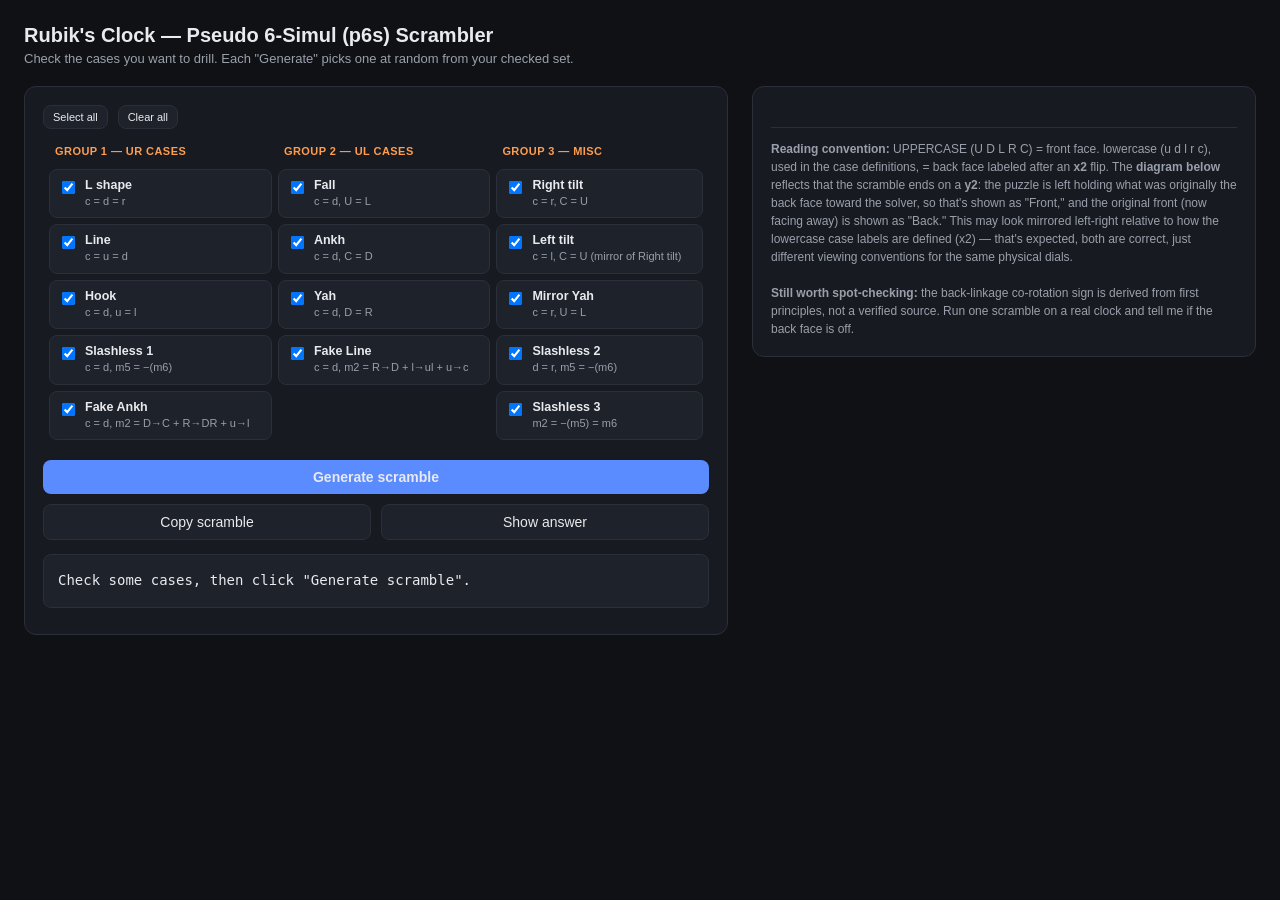
==== p6s_trainer.html @ 4a1816a6 "Add files via upload" ====
<!DOCTYPE html>
<html lang="en">
<head>
<meta charset="UTF-8">
<title>Rubik's Clock p6s Scrambler</title>
<style>
  :root{
    --bg:#0f1115; --panel:#171a21; --panel2:#1e222b; --border:#2a2f3a;
    --text:#e8eaed; --dim:#9aa0ab; --accent:#5b8cff; --accent2:#ff9d4d; --good:#4caf7d;
  }
  *{box-sizing:border-box;}
  body{margin:0; font-family:-apple-system,BlinkMacSystemFont,"Segoe UI",Roboto,Helvetica,Arial,sans-serif; background:var(--bg); color:var(--text); padding:24px;}
  h1{font-size:20px; margin:0 0 4px;}
  .sub{color:var(--dim); font-size:13px; margin-bottom:20px;}
  .layout{display:flex; gap:24px; flex-wrap:wrap; align-items:flex-start;}
  .panel{background:var(--panel); border:1px solid var(--border); border-radius:12px; padding:18px; flex:1 1 320px; min-width:300px;}
  .case-table{width:100%; border-collapse:separate; border-spacing:6px;}
  .case-table th{font-size:11px; text-transform:uppercase; letter-spacing:.04em; color:var(--accent2); font-weight:700; text-align:left; padding:2px 6px 6px;}
  .case-cell{background:var(--panel2); border:1px solid var(--border); border-radius:8px; padding:8px; vertical-align:top;}
  .case-cell:hover{border-color:var(--accent);}
  .case-cell.empty{background:transparent; border:none;}
  .case-cell .row{display:flex; align-items:flex-start; gap:7px;}
  .case-cell input{margin-top:3px;}
  .case-cell .lbl{font-size:12.5px; cursor:pointer;}
  .case-cell .lbl .name{font-weight:600; display:block;}
  .case-cell .lbl .desc{display:block; color:var(--dim); font-size:11px; margin-top:2px; line-height:1.4;}
  .select-all-row{display:flex; gap:10px; margin-bottom:8px;}
  .select-all-row button{width:auto; font-size:11px; padding:5px 9px; background:var(--panel2); border:1px solid var(--border); color:var(--dim); font-weight:500;}
  button{font-size:14px; padding:9px 12px; border-radius:8px; border:none; background:var(--accent); color:var(--text); font-weight:600; cursor:pointer; width:100%;}
  button:hover{filter:brightness(1.08);}
  button.secondary{background:var(--panel2); border:1px solid var(--border); color:var(--text); font-weight:500;}
  .footer-row{display:flex; gap:10px; margin-top:10px;}
  .scramble-box{background:var(--panel2); border:1px solid var(--border); border-radius:8px; padding:14px; font-family:"SF Mono",Menlo,Consolas,monospace; font-size:14px; line-height:1.7; word-break:break-all; margin-top:14px; min-height:48px;}
  .scramble-box .tag{color:var(--accent2); font-weight:600; margin-right:2px;}
  .meta-tag{font-size:11px; color:var(--dim); margin-top:8px;}
  .draw-wrap{display:flex; gap:28px; justify-content:center; flex-wrap:wrap; margin-top:6px;}
  .face{text-align:center;}
  .face h3{font-size:13px; color:var(--dim); font-weight:600; margin:0 0 8px; text-transform:uppercase; letter-spacing:.04em;}
  .grid3{display:grid; grid-template-columns:repeat(3,1fr); gap:6px; width:198px; margin:0 auto;}
  .dial-cell{display:flex; flex-direction:column; align-items:center; gap:3px;}
  .dial-label{font-size:10px; color:var(--dim);}
  svg.dial{width:56px; height:56px;}
  .answer-box{background:var(--panel2); border:1px solid var(--border); border-radius:8px; padding:14px; margin-top:14px; font-family:"SF Mono",Menlo,Consolas,monospace; font-size:13px; line-height:1.9; display:none;}
  .answer-box.show{display:block;}
  .answer-box .caseline{color:var(--good); font-weight:600; margin-bottom:6px; font-family:-apple-system,sans-serif;}
  .note{font-size:12px; color:var(--dim); margin-top:16px; line-height:1.5; border-top:1px solid var(--border); padding-top:12px;}
</style>
</head>
<body>

<h1>Rubik's Clock — Pseudo 6-Simul (p6s) Scrambler</h1>
<div class="sub">Check the cases you want to drill. Each "Generate" picks one at random from your checked set.</div>

<div class="layout">
  <div class="panel" style="flex:1 1 520px;">
    <div class="select-all-row">
      <button class="secondary" id="selectAllBtn">Select all</button>
      <button class="secondary" id="clearAllBtn">Clear all</button>
    </div>
    <table class="case-table" id="caseTable"></table>

    <button id="genBtn" style="margin-top:14px;">Generate scramble</button>
    <div class="footer-row">
      <button class="secondary" id="copyBtn">Copy scramble</button>
      <button class="secondary" id="answerBtn">Show answer</button>
    </div>

    <div class="scramble-box" id="scrambleBox">Check some cases, then click "Generate scramble".</div>
    <div class="meta-tag" id="metaTag"></div>

    <div class="answer-box" id="answerBox"></div>
  </div>

  <div class="panel">
    <div class="draw-wrap" id="drawWrap"></div>
    <div class="note">
      <b>Reading convention:</b> UPPERCASE (U D L R C) = front face. lowercase (u d l r c), used in the case definitions, = back face labeled after an <b>x2</b> flip. The <b>diagram below</b> reflects that the scramble ends on a <b>y2</b>: the puzzle is left holding what was originally the back face toward the solver, so that's shown as "Front," and the original front (now facing away) is shown as "Back." This may look mirrored left-right relative to how the lowercase case labels are defined (x2) — that's expected, both are correct, just different viewing conventions for the same physical dials.<br><br>
      <b>Still worth spot-checking:</b> the back-linkage co-rotation sign is derived from first principles, not a verified source. Run one scramble on a real clock and tell me if the back face is off.
    </div>
  </div>
</div>

<script>
// ============ Physical model ============
const CORNER_ADJ = { UL:['U','L'], UR:['U','R'], DL:['D','L'], DR:['D','R'] };
function mod12(n){ return ((n % 12) + 12) % 12; }

function newState(){
  return { fCorner:{UL:0,UR:0,DL:0,DR:0}, fEdge:{U:0,D:0,L:0,R:0}, fC:0, bEdge:{U:0,D:0,L:0,R:0}, bC:0 };
}
function applyFrontMove(state, physicalCorners, n){
  if(n===0) return;
  const touched = new Set();
  for(const c of physicalCorners){ state.fCorner[c]=mod12(state.fCorner[c]+n); CORNER_ADJ[c].forEach(e=>touched.add(e)); }
  state.fC = mod12(state.fC+n);
  touched.forEach(e=>{ state.fEdge[e]=mod12(state.fEdge[e]+n); });
}
function applyBackMove(state, physicalCorners, n){
  if(n===0) return;
  const touched = new Set();
  for(const c of physicalCorners){ state.fCorner[c]=mod12(state.fCorner[c]-n); CORNER_ADJ[c].forEach(e=>touched.add(e)); }
  state.bC = mod12(state.bC+n);
  touched.forEach(e=>{ state.bEdge[e]=mod12(state.bEdge[e]+n); });
}
const FRONT_GROUPS = [ ['UR',['UR']],['DR',['DR']],['DL',['DL']],['UL',['UL']],['U',['UL','UR']],['R',['UR','DR']],['D',['DL','DR']],['L',['UL','DL']],['ALL',['UL','UR','DL','DR']] ];
const BACK_GROUPS  = [ ['U',['UL','UR']],['R',['UL','DL']],['D',['DL','DR']],['L',['UR','DR']],['ALL',['UL','UR','DL','DR']] ];
function randTurn(){ return Math.floor(Math.random()*12)-5; }
function fmtTurn(n){ return n>=0 ? (n+'+') : ((-n)+'-'); }
function generateRawScramble(){
  const state = newState(); const tokens = [];
  for(const [label,corners] of FRONT_GROUPS){ const n=randTurn(); applyFrontMove(state,corners,n); tokens.push(label+fmtTurn(n)); }
  tokens.push('y2');
  for(const [label,corners] of BACK_GROUPS){ const n=randTurn(); applyBackMove(state,corners,n); tokens.push(label+fmtTurn(n)); }
  return {state, tokens};
}

// ============ Grid symmetry (dihedral group, order 8) ============
const POS_COORD = { UL:[-1,1],U:[0,1],UR:[1,1],L:[-1,0],C:[0,0],R:[1,0],DL:[-1,-1],D:[0,-1],DR:[1,-1] };
const COORD_POS = {}; for(const k in POS_COORD) COORD_POS[POS_COORD[k].join(',')] = k;
const TRANSFORMS = [
  {name:'identity',f:(x,y)=>[x,y]}, {name:'rot90',f:(x,y)=>[-y,x]}, {name:'rot180',f:(x,y)=>[-x,-y]}, {name:'rot270',f:(x,y)=>[y,-x]},
  {name:'mirror-horiz',f:(x,y)=>[x,-y]}, {name:'mirror-vert',f:(x,y)=>[-x,y]}, {name:'mirror-diag',f:(x,y)=>[y,x]}, {name:'mirror-antidiag',f:(x,y)=>[-y,-x]},
];
function applyTransform(pos,T){ const [x,y]=POS_COORD[pos]; const [x2,y2]=T.f(x,y); return COORD_POS[x2+','+y2]; }

// ============ x2 back-label -> physical position ============
const X2_TO_PHYS = { UL:'DL', UR:'DR', DL:'UL', DR:'UR', U:'D', D:'U', L:'L', R:'R', C:'C' };
// y2 mirrors left/right, keeps top/bottom -- used only for the visual back-face diagram
const Y2_TO_PHYS = { UL:'UR', UR:'UL', DL:'DR', DR:'DL', U:'U', D:'D', L:'R', R:'L', C:'C' };

function readPosPhys(state, face, physPos){
  // like readPos but takes an already-resolved physical position (used for y2 display)
  if(face==='front'){
    if(physPos==='C') return state.fC;
    if(['U','D','L','R'].includes(physPos)) return state.fEdge[physPos];
    return state.fCorner[physPos];
  } else {
    if(physPos==='C') return state.bC;
    if(['U','D','L','R'].includes(physPos)) return state.bEdge[physPos];
    return mod12(-state.fCorner[physPos]);
  }
}

function readPos(state, face, posLabel){
  if(face==='front'){
    if(posLabel==='C') return state.fC;
    if(['U','D','L','R'].includes(posLabel)) return state.fEdge[posLabel];
    return state.fCorner[posLabel];
  } else {
    const p = X2_TO_PHYS[posLabel];
    if(p==='C') return state.bC;
    if(['U','D','L','R'].includes(p)) return state.bEdge[p];
    return mod12(-state.fCorner[p]);
  }
}

// ============ Term-combination helpers (for Tommy memo, case constraints, and per-case answers) ============
function T_(sign, face, pos){ return {sign, face, pos}; }
function S(face, pos){ return [T_(1,face,pos)]; }
function negC(a){ return a.map(t => ({sign:-t.sign, face:t.face, pos:t.pos})); }
function addC(...combos){ return combos.flat(); }
function subC(a,b){ return addC(a, negC(b)); }
function toC(face, fromPos, toPos){ return subC(S(face,toPos), S(face,fromPos)); } // "fromPos to toPos" = value(to)-value(from)
// "apply A to X, then do X to Y" where X is turned by A first:
function applyToFirst(A, face, X, Y){ return subC(toC(face,X,Y), A); }   // (Y-X) - A
// "apply A to Y (the second term), then do X to Y":
function applyToSecond(A, face, X, Y){ return addC(toC(face,X,Y), A); }  // (Y-X) + A

function comboVal(state, T, terms){
  let sum = 0;
  for(const t of terms) sum += t.sign * readPos(state, t.face, applyTransform(t.pos, T));
  return mod12(sum);
}

// Tommy 7s base memo (your calcs). face 'front' = UPPERCASE, 'back' = lowercase (x2-labeled).
const TOMMY_M1 = [ T_(-1,'back','D'), T_(1,'back','C') ];                                                              // -d+c
const TOMMY_M2 = [ T_(-1,'back','R'), T_(1,'back','DR'), T_(-1,'front','L'), T_(1,'front','U') ];                      // -r+dr-L+U
const TOMMY_M3 = [ T_(-1,'front','U'), T_(1,'front','L') ];                                                            // -U+L
const TOMMY_M4 = [ T_(-1,'back','R'), T_(1,'back','D') ];                                                              // -r+d
const TOMMY_M5 = [ T_(-1,'front','U'), T_(1,'front','UR'), T_(-1,'front','D'), T_(1,'front','C'),
             T_(-1,'back','UL'), T_(1,'back','L'), T_(1,'back','R') ];                                                 // -U+UR-D+C-ul+l+r
const TOMMY_M6 = [ T_(-1,'back','C'), T_(1,'back','U'), T_(1,'back','D'),
             T_(-1,'front','L'), T_(1,'front','UL'), T_(-1,'front','R'), T_(1,'front','DR') ];                         // -c+u+d-L+UL-R+DR

// RHS expressions for the two "fake" cases' constraints
const rhsFakeAnkh = [ T_(-1,'front','D'), T_(1,'front','C'), T_(-1,'front','R'), T_(1,'front','DR'), T_(-1,'back','U'), T_(1,'back','L') ]; // D to C + R to DR + u to l
const rhsFakeLine = [ T_(-1,'front','R'), T_(1,'front','D'), T_(-1,'back','L'), T_(1,'back','UL'), T_(-1,'back','U'), T_(1,'back','C') ];   // R to D + l to ul + u to c

// ============ p6s cases ============
// checks: array of {a:terms, b:terms, neg:bool} -- comboVal(a) === comboVal(b), or === -comboVal(b) if neg
// answerFormulas: ordered [{label, combo}] (or {label, note} for non-numeric steps) shown by "Show answer"
const CASE_GROUPS = [
  { title:'Group 1 — UR cases', cases: [
    { name:'L shape', desc:'c = d = r',
      checks:[ {a:S('back','C'),b:S('back','D')}, {a:S('back','D'),b:S('back','R')} ],
      answerFormulas: () => {
        const m1 = addC( toC('back','DR','R'), toC('front','U','L') );        // dr to r + U to L
        const m2 = toC('front','U','L');                                       // U to L
        const m3 = negC( addC( toC('front','C','U'), S('front','D'), toC('back','L','UL') ) ); // -(C to U + D + l to ul)
        const m4 = addC( toC('back','DR','D'), S('back','U'), toC('front','R','DR'), toC('front','L','UL') ); // dr to d + u + R to DR + L to UL
        return [ {label:'m1',combo:m1}, {label:'m2',combo:m2}, {label:'m3',combo:m3}, {label:'m4',combo:m4} ];
      } },
    { name:'Line', desc:'c = u = d',
      checks:[ {a:S('back','C'),b:S('back','U')}, {a:S('back','U'),b:S('back','D')} ],
      answerFormulas: () => {
        const m1 = addC( toC('back','DR','R'), toC('front','U','L') );
        const m2 = addC( toC('front','R','D'), toC('back','L','UL') );
        const m3 = toC('back','R','D');
        const m4 = applyToFirst(m2, 'front','U','L');
        const m5 = negC( addC( toC('front','C','L'), S('front','R') ) );
        const m6 = addC( toC('back','DR','R'), toC('back','UL','L'), S('back','C'), toC('front','U','UL'), toC('front','D','DR') );
        return [ {label:'m1',combo:m1}, {label:'m2',combo:m2}, {label:'m3',combo:m3}, {label:'m4',combo:m4}, {label:'m5',combo:m5}, {label:'m6',combo:m6} ];
      } },
    { name:'Hook', desc:'c = d,  u = l',
      checks:[ {a:S('back','C'),b:S('back','D')}, {a:S('back','U'),b:S('back','L')} ],
      answerFormulas: () => {
        const m1 = addC( toC('back','DR','R'), toC('front','U','L') );
        const m2 = toC('front','R','D');
        const m3 = toC('back','R','D');
        const m4 = applyToFirst(m2, 'front','U','L');
        const m5 = negC( addC( toC('front','C','L'), S('front','R'), toC('back','U','UL') ) );
        const m6 = addC( toC('back','DR','R'), S('back','L'), toC('front','U','UL'), toC('front','D','DR') );
        return [ {label:'m1',combo:m1}, {label:'m2',combo:m2}, {label:'m3',combo:m3}, {label:'m4',combo:m4}, {label:'m5',combo:m5}, {label:'m6',combo:m6} ];
      } },
    { name:'Slashless 1', desc:'c = d,  m5 = \u2212(m6)', checks:[ {a:S('back','C'),b:S('back','D')}, {a:TOMMY_M5,b:TOMMY_M6,neg:true} ],
      answerFormulas: () => {
        const n1 = addC( toC('back','DR','R'), toC('front','U','L') );        // dr to r + U to L
        const n2 = addC( toC('front','C','L'), S('front','D'), toC('back','L','UL') ); // C to L + D + l to ul
        const n3 = toC('back','R','D');                                       // r to d
        const n4 = applyToFirst(TOMMY_M2, 'front','U','L');                   // apply (Tommy) m2 to U, then U to L
        return [ {label:'n1',combo:n1}, {label:'n2',combo:n2}, {label:'n3',combo:n3}, {label:'n4',combo:n4} ];
      } },
    { name:'Fake Ankh', desc:'c = d,  m2 = D\u2192C + R\u2192DR + u\u2192l', checks:[ {a:S('back','C'),b:S('back','D')}, {a:TOMMY_M2,b:rhsFakeAnkh} ],
      answerFormulas: () => {
        const n1 = addC( toC('back','DR','R'), toC('front','U','L') );        // dr to r + U to L
        const n2 = toC('front','C','D');                                      // C to D
        const n3 = toC('back','R','D');                                       // r to d
        const n4 = applyToFirst(TOMMY_M2, 'front','U','L');                   // apply (Tommy) m2 to U, U to L
        const n5 = negC( addC( S('front','L'), toC('back','L','UL') ) );      // -(L + l to ul)
        const n6 = addC( S('back','L'), toC('front','L','UL') );              // l + L to UL
        return [ {label:'n1',combo:n1}, {label:'n2',combo:n2}, {label:'n3',combo:n3}, {label:'n4',combo:n4}, {label:'n5',combo:n5}, {label:'n6',combo:n6} ];
      } },
  ]},
  { title:'Group 2 — UL cases', cases: [
    { name:'Fall', desc:'c = d,  U = L',
      checks:[ {a:S('back','C'),b:S('back','D')}, {a:S('front','U'),b:S('front','L')} ],
      answerFormulas: () => {
        const m1 = toC('back','R','D');                                       // r to d
        const m2 = toC('back','R','DR');                                      // r to dr
        const m3 = negC( addC( toC('front','C','U'), S('front','D'), toC('back','L','UL'), toC('back','R','D') ) ); // -(C to U + D + l to ul + r to d)
        const m4 = addC( toC('back','DR','D'), S('back','U'), toC('front','R','DR'), toC('front','L','UL') );
        return [ {label:'m1',combo:m1}, {label:'m2',combo:m2}, {label:'m3',combo:m3}, {label:'m4',combo:m4} ];
      } },
    { name:'Ankh', desc:'c = d,  C = D',
      checks:[ {a:S('back','C'),b:S('back','D')}, {a:S('front','C'),b:S('front','D')} ],
      answerFormulas: () => {
        const m1 = addC( toC('front','DR','R'), toC('back','U','L') );        // DR to R + u to l
        const m2 = addC( toC('back','R','DR'), toC('front','L','U') );        // r to dr + L to U
        const m3 = applyToFirst(m1, 'back','R','D');                          // apply m1 to r, then r to d
        const m4 = toC('front','U','L');                                      // U to L
        const m5 = negC( addC( toC('front','DR','R'), S('front','L'), toC('back','U','UL') ) ); // -(DR to R + L + u to ul)
        const m6 = addC( toC('back','DR','R'), S('back','L'), toC('front','U','UL') );          // dr to r + l + U to UL
        return [ {label:'m1',combo:m1}, {label:'m2',combo:m2}, {label:'m3',combo:m3}, {label:'m4',combo:m4}, {label:'m5',combo:m5}, {label:'m6',combo:m6} ];
      } },
    { name:'Yah', desc:'c = d,  D = R',
      checks:[ {a:S('back','C'),b:S('back','D')}, {a:S('front','D'),b:S('front','R')} ],
      answerFormulas: () => {
        const m1 = toC('back','U','L');                                       // u to l
        const m2 = addC( toC('back','R','DR'), toC('front','L','U') );        // r to dr + L to U
        const m3 = applyToFirst(m1, 'back','R','D');                          // apply m1 to r, then r to d
        const m4 = toC('front','U','L');                                      // U to L
        const m5 = negC( addC( toC('front','C','L'), S('front','R'), toC('back','U','UL') ) );  // -(C to L + R + u to ul)
        const m6 = addC( toC('back','DR','R'), S('back','L'), toC('front','U','UL'), toC('front','D','DR') );
        return [ {label:'m1',combo:m1}, {label:'m2',combo:m2}, {label:'m3',combo:m3}, {label:'m4',combo:m4}, {label:'m5',combo:m5}, {label:'m6',combo:m6} ];
      } },
    { name:'Fake Line', desc:'c = d,  m2 = R\u2192D + l\u2192ul + u\u2192c', checks:[ {a:S('back','C'),b:S('back','D')}, {a:TOMMY_M2,b:rhsFakeLine} ],
      answerFormulas: () => {
        const n1 = toC('back','U','C');                                       // u to c
        const n2 = addC( toC('back','R','DR'), toC('front','L','U') );        // r to dr + L to U
        const n4 = toC('front','U','L');                                      // U to L
        const n5 = negC( addC( toC('front','C','U'), S('front','R'), toC('back','R','DR') ) ); // -(C to U + R + r to dr)
        const n6 = addC( toC('back','DR','R'), S('back','D'), toC('front','R','DR'), toC('front','U','UL') ); // dr to r + d + R to DR + U to UL
        return [ {label:'n1',combo:n1}, {label:'n2',combo:n2}, {label:'n3',note:'trace (no calculation \u2014 just track visually)'}, {label:'n4',combo:n4}, {label:'n5',combo:n5}, {label:'n6',combo:n6} ];
      } },
  ]},
  { title:'Group 3 — Misc', cases: [
    { name:'Right tilt', desc:'c = r,  C = U',
      checks:[ {a:S('back','C'),b:S('back','R')}, {a:S('front','C'),b:S('front','U')} ],
      answerFormulas: () => {
        const m1 = addC( toC('back','D','DR'), toC('front','UL','U') );       // d to dr + UL to U
        const m2 = toC('back','D','C');                                       // d to c
        const m3 = negC( addC( toC('back','L','UL'), S('front','D') ) );      // -(l to ul + D)
        const m4 = addC( toC('front','R','UR'), toC('front','L','UL'), toC('back','UR','U'), S('back','D') ); // R to UR + L to UL + ur to u + d
        return [ {label:'m1',combo:m1}, {label:'m2',combo:m2}, {label:'m3',combo:m3}, {label:'m4',combo:m4} ];
      } },
    { name:'Left tilt', desc:'c = l,  C = U (mirror of Right tilt)',
      checks:[ {a:S('back','C'),b:S('back','L')}, {a:S('front','C'),b:S('front','U')} ],
      answerFormulas: () => {
        const m1 = toC('back','D','C');                                       // d to c
        const m2 = addC( toC('back','D','DL'), toC('front','UR','U') );       // d to dl + UR to U
        const m3 = addC( toC('front','R','UR'), toC('front','L','UL'), toC('back','UL','U'), S('back','D') ); // R to UR + L to UL + ul to u + d
        const m4 = negC( addC( toC('back','R','UR'), S('front','D') ) );      // -(r to ur + D)
        return [ {label:'m1',combo:m1}, {label:'m2',combo:m2}, {label:'m3',combo:m3}, {label:'m4',combo:m4} ];
      } },
    { name:'Mirror Yah', desc:'c = r,  U = L',
      checks:[ {a:S('back','C'),b:S('back','R')}, {a:S('front','U'),b:S('front','L')} ],
      answerFormulas: () => {
        const m1 = toC('back','D','C');                                       // d to c
        const m2 = toC('back','D','DR');                                      // d to dr
        const m3 = negC( addC( toC('front','C','U'), S('front','D'), toC('back','L','UL') ) ); // -(C to U + D + l to ul)
        const m4 = addC( toC('back','DR','D'), S('back','U'), toC('front','R','DR'), toC('front','L','UL') );
        return [ {label:'m1',combo:m1}, {label:'m2',combo:m2}, {label:'m3',combo:m3}, {label:'m4',combo:m4} ];
      } },
    { name:'Slashless 2', desc:'d = r,  m5 = \u2212(m6)', checks:[ {a:S('back','D'),b:S('back','R')}, {a:TOMMY_M5,b:TOMMY_M6,neg:true} ],
      answerFormulas: () => {
        const n1 = toC('back','D','C');                                       // d to c
        const n2 = negC( addC( toC('back','L','UL'), toC('front','C','U'), S('front','D') ) ); // -(l to ul + C to U + D)
        const appliedAmt = addC(n2, toC('front','U','L'));
        const n3 = applyToSecond(appliedAmt, 'back','DR','R');                // apply (n2 + U to L) to r, then dr to r
        const n4 = toC('front','U','L');                                      // U to L
        return [ {label:'n1',combo:n1}, {label:'n2',combo:n2}, {label:'n3',combo:n3}, {label:'n4',combo:n4} ];
      } },
    { name:'Slashless 3', desc:'m2 = \u2212(m5) = m6', checks:[ {a:TOMMY_M2,b:TOMMY_M5,neg:true}, {a:TOMMY_M5,b:TOMMY_M6,neg:true} ],
      answerFormulas: () => {
        const n1 = toC('back','D','C');                                       // d to c
        const n2 = addC( toC('back','D','C'), toC('back','R','DR'), toC('front','L','U') ); // d to c + r to dr + L to U
        const n3 = applyToSecond(n1, 'back','R','D');                         // apply m1(=n1) to d, then r to d
        const n4 = toC('front','U','L');                                      // (Tommy-memo) U to L
        return [ {label:'n1',combo:n1}, {label:'n2',combo:n2}, {label:'n3',combo:n3}, {label:'n4',combo:n4} ];
      } },
  ]},
];
const ALL_CASES = CASE_GROUPS.flatMap(g => g.cases);

function checkCase(state, caseObj, T){
  for(const ch of caseObj.checks){
    const av = comboVal(state, T, ch.a);
    const bv = comboVal(state, T, ch.b);
    const target = ch.neg ? mod12(-bv) : bv;
    if(av !== target) return false;
  }
  return true;
}

function generateForCase(caseObj, maxTries=20000){
  const T = TRANSFORMS[Math.floor(Math.random()*TRANSFORMS.length)];
  for(let i=0;i<maxTries;i++){
    const {state, tokens} = generateRawScramble();
    if(checkCase(state, caseObj, T)) return {state, tokens, T};
  }
  return null;
}

// ============ UI: build checkbox groups ============
const caseTableEl = document.getElementById('caseTable');
ALL_CASES.forEach((c,i)=> c._id = 'case_' + i);

const maxRows = Math.max(...CASE_GROUPS.map(g => g.cases.length));

// header row
const thead = document.createElement('tr');
CASE_GROUPS.forEach(group => {
  const th = document.createElement('th');
  th.textContent = group.title;
  thead.appendChild(th);
});
caseTableEl.appendChild(thead);

// body rows
for(let row = 0; row < maxRows; row++){
  const tr = document.createElement('tr');
  CASE_GROUPS.forEach(group => {
    const td = document.createElement('td');
    const c = group.cases[row];
    if(c){
      td.className = 'case-cell';
      td.innerHTML = `<div class="row">
        <input type="checkbox" id="${c._id}" checked>
        <label class="lbl" for="${c._id}"><span class="name">${c.name}</span><span class="desc">${c.desc}</span></label>
      </div>`;
    } else {
      td.className = 'case-cell empty';
    }
    tr.appendChild(td);
  });
  caseTableEl.appendChild(tr);
}

document.getElementById('selectAllBtn').addEventListener('click', () => {
  ALL_CASES.forEach(c => document.getElementById(c._id).checked = true);
});
document.getElementById('clearAllBtn').addEventListener('click', () => {
  ALL_CASES.forEach(c => document.getElementById(c._id).checked = false);
});

function getCheckedCases(){
  return ALL_CASES.filter(c => document.getElementById(c._id).checked);
}

// ============ Drawing ============
function dialSVG(value){
  const rad = (value%12)*(Math.PI/6) - Math.PI/2;
  const cx=28, cy=28, r=24;
  const hx = cx + Math.cos(rad)*(r-6), hy = cy + Math.sin(rad)*(r-6);
  return `<svg class="dial" viewBox="0 0 56 56">
    <circle cx="${cx}" cy="${cy}" r="${r}" fill="#1e222b" stroke="#3a4050" stroke-width="1.5"/>
    <circle cx="${cx}" cy="${cy}" r="1.6" fill="#5b8cff"/>
    <line x1="${cx}" y1="${cy}" x2="${hx.toFixed(2)}" y2="${hy.toFixed(2)}" stroke="#5b8cff" stroke-width="2.4" stroke-linecap="round"/>
  </svg>`;
}
function renderFace(title, grid){
  const order = ['UL','U','UR','L','C','R','DL','D','DR'];
  let cells = '';
  for(const k of order) cells += `<div class="dial-cell">${dialSVG(grid[k])}<div class="dial-label">${k}</div></div>`;
  return `<div class="face"><h3>${title}</h3><div class="grid3">${cells}</div></div>`;
}
function renderState(state){
  const origFront = { UL:state.fCorner.UL, U:state.fEdge.U, UR:state.fCorner.UR, L:state.fEdge.L, C:state.fC, R:state.fEdge.R, DL:state.fCorner.DL, D:state.fEdge.D, DR:state.fCorner.DR };
  const y2Grid = {};
  for(const y2label of ['UL','U','UR','L','C','R','DL','D','DR']) y2Grid[y2label] = readPosPhys(state,'back',Y2_TO_PHYS[y2label]);
  // the scramble ends with a y2, so the puzzle is left holding what was originally the back
  // face-up toward the solver -- swap which grid gets the "Front" label accordingly.
  document.getElementById('drawWrap').innerHTML = renderFace('Front', y2Grid) + renderFace('Back', origFront);
}

// ============ Generate / answer ============
const scrambleBox = document.getElementById('scrambleBox');
const metaTag = document.getElementById('metaTag');
const answerBox = document.getElementById('answerBox');
let currentTokens = [], currentResult = null;

function renderScrambleTokens(tokens){
  scrambleBox.innerHTML = tokens.map(t => t==='y2' ? '<span class="tag">y2</span>' : t).join(' ');
}

function hideAnswer(){
  answerBox.classList.remove('show');
  answerBox.innerHTML = '';
  document.getElementById('answerBtn').textContent = 'Show answer';
}

document.getElementById('genBtn').addEventListener('click', () => {
  const checked = getCheckedCases();
  if(checked.length === 0){ scrambleBox.textContent = 'Check at least one case first.'; return; }
  const caseObj = checked[Math.floor(Math.random()*checked.length)];
  scrambleBox.textContent = 'Searching...';
  hideAnswer();
  setTimeout(() => {
    const result = generateForCase(caseObj);
    if(!result){ scrambleBox.textContent = 'Could not find a matching scramble for ' + caseObj.name + ' — try again.'; return; }
    currentTokens = result.tokens;
    currentResult = { ...result, caseObj };
    renderScrambleTokens(result.tokens);
    renderState(result.state);
    metaTag.textContent = 'case: ' + caseObj.name + '   |   orientation: ' + result.T.name;
  }, 10);
});

document.getElementById('copyBtn').addEventListener('click', () => {
  if(currentTokens.length===0) return;
  navigator.clipboard.writeText(currentTokens.join(' '));
});

document.getElementById('answerBtn').addEventListener('click', () => {
  if(!currentResult){ return; }
  if(answerBox.classList.contains('show')){ hideAnswer(); return; }
  const {state, T, caseObj} = currentResult;
  let html = `<div class="caseline">${caseObj.name} — ${caseObj.desc}</div>`;
  for(const entry of caseObj.answerFormulas()){
    if(entry.note){ html += `${entry.label}: ${entry.note}<br>`; }
    else { html += `${entry.label}: ${comboVal(state, T, entry.combo)}<br>`; }
  }
  answerBox.innerHTML = html;
  answerBox.classList.add('show');
  document.getElementById('answerBtn').textContent = 'Hide answer';
});
</script>
</body>
</html>
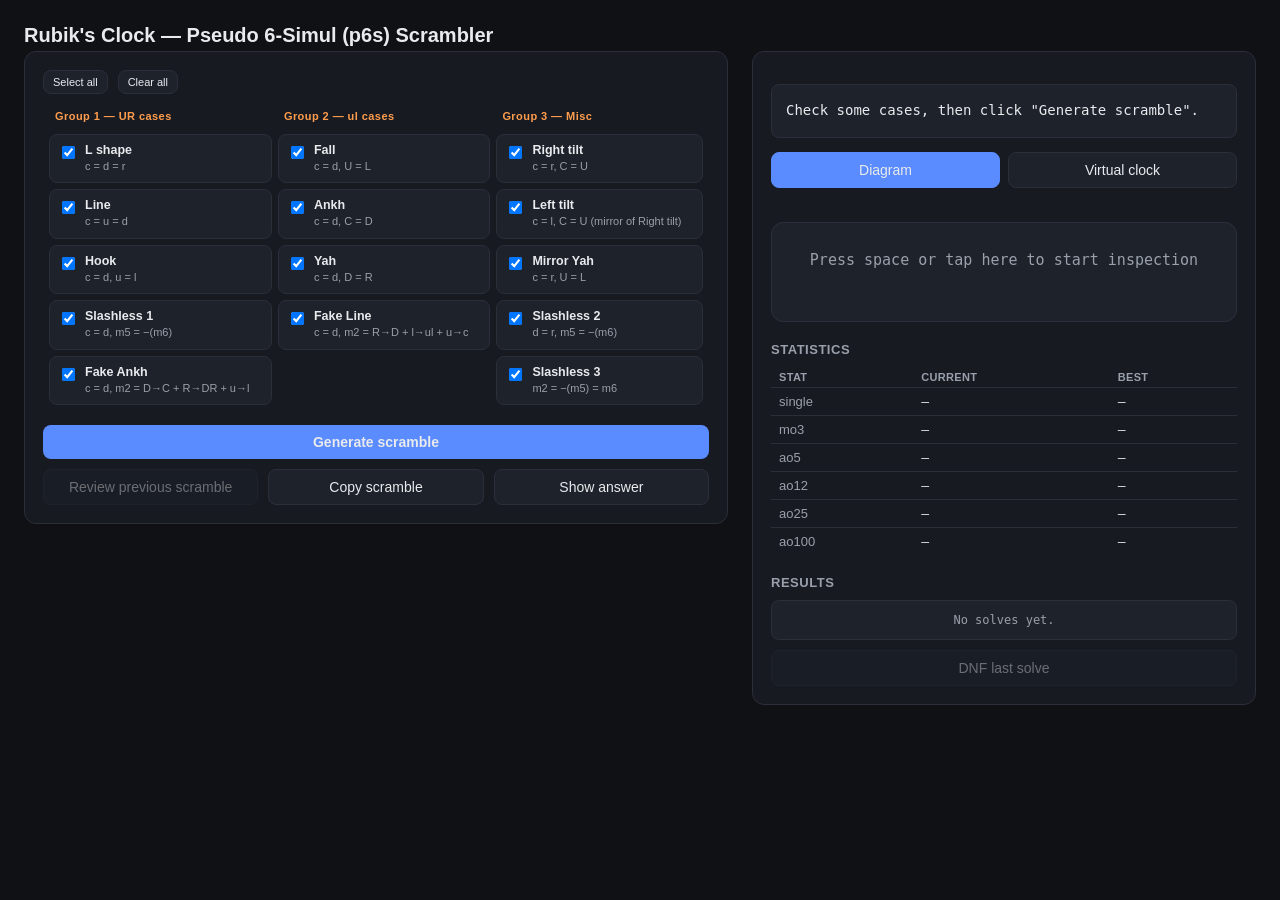
==== commit c10cd750: "Virtual Clock and Timer Update" ====
--- a/p6s_trainer.html
+++ b/p6s_trainer.html
@@ -15,7 +15,7 @@
   .layout{display:flex; gap:24px; flex-wrap:wrap; align-items:flex-start;}
   .panel{background:var(--panel); border:1px solid var(--border); border-radius:12px; padding:18px; flex:1 1 320px; min-width:300px;}
   .case-table{width:100%; border-collapse:separate; border-spacing:6px;}
-  .case-table th{font-size:11px; text-transform:uppercase; letter-spacing:.04em; color:var(--accent2); font-weight:700; text-align:left; padding:2px 6px 6px;}
+  .case-table th{font-size:11px; letter-spacing:.04em; color:var(--accent2); font-weight:700; text-align:left; padding:2px 6px 6px;}
   .case-cell{background:var(--panel2); border:1px solid var(--border); border-radius:8px; padding:8px; vertical-align:top;}
   .case-cell:hover{border-color:var(--accent);}
   .case-cell.empty{background:transparent; border:none;}
@@ -42,14 +42,72 @@
   svg.dial{width:56px; height:56px;}
   .answer-box{background:var(--panel2); border:1px solid var(--border); border-radius:8px; padding:14px; margin-top:14px; font-family:"SF Mono",Menlo,Consolas,monospace; font-size:13px; line-height:1.9; display:none;}
   .answer-box.show{display:block;}
-  .answer-box .caseline{color:var(--good); font-weight:600; margin-bottom:6px; font-family:-apple-system,sans-serif;}
+  .answer-box .caseline, .review-box .caseline{color:var(--good); font-weight:600; margin-bottom:6px; font-family:-apple-system,sans-serif;}
   .note{font-size:12px; color:var(--dim); margin-top:16px; line-height:1.5; border-top:1px solid var(--border); padding-top:12px;}
+  .timer-box{
+    margin-top:20px; padding:28px 16px; border-radius:12px; border:1px solid var(--border);
+    background:var(--panel2); text-align:center; cursor:pointer; user-select:none;
+    -webkit-user-select:none; -webkit-tap-highlight-color:transparent; outline:none;
+  }
+  .timer-box:focus{border-color:var(--accent);}
+  .timer-display{
+    font-family:"SF Mono",Menlo,Consolas,monospace; font-size:15px; color:var(--dim);
+    transition:color .15s;
+  }
+  .timer-display.big{font-size:44px; font-weight:700; color:var(--text);}
+  .timer-display.inspecting{color:var(--accent2);}
+  .timer-display.solving{color:var(--good);}
+  .timer-display.dnf{color:#e05a5a;}
+  .timer-note{font-size:12px; color:var(--dim); margin-top:8px; min-height:16px;}
+  .mode-row{display:flex; gap:8px; margin:14px 0;}
+  .mode-btn{width:auto; flex:1;}
+  .mode-btn.active{background:var(--accent); border-color:var(--accent); color:var(--text);}
+  .vc-controls{display:flex; align-items:center; gap:10px; margin-bottom:14px;}
+  .vc-controls button{width:auto; padding:8px 14px;}
+  .vc-controls button.active{background:var(--accent); border-color:var(--accent); color:var(--text);}
+  .vc-view-label{font-size:12px; color:var(--dim); margin-left:auto;}
+  .virtual-clock-wrap{margin-top:6px;}
+  .vc-grid{position:relative; display:grid; grid-template-columns:repeat(3,1fr); gap:10px; width:272px; margin:0 auto;}
+  .vc-cell{position:relative; width:84px; height:84px; border-radius:50%; background:#1e222b; border:2px solid #3a4050; touch-action:none;}
+  .vc-cell.corner{cursor:grab; border-color:var(--accent);}
+  .vc-cell.corner:active{cursor:grabbing;}
+  .vc-hand{position:absolute; left:50%; top:50%; width:3px; height:34px; background:var(--accent); transform-origin:50% 100%; margin-left:-1.5px; margin-top:-34px; border-radius:2px; pointer-events:none;}
+  .vc-center-dot{position:absolute; left:50%; top:50%; width:5px; height:5px; margin-left:-2.5px; margin-top:-2.5px; border-radius:50%; background:var(--accent2); pointer-events:none;}
+  .vc-marker{position:absolute; width:6px; height:6px; margin-left:-3px; margin-top:-3px; border-radius:50%; background:#e05a5a; pointer-events:none;}
+  .vc-pin{position:absolute; width:20px; height:20px; border-radius:50%; transform:translate(-50%,-50%); background:var(--panel2); border:2px solid var(--border); cursor:pointer; z-index:2; box-shadow:0 0 0 3px var(--panel);}
+  .vc-pin.up{background:var(--good); border-color:var(--good);}
+  .vc-hint{font-size:11.5px; color:var(--dim); margin-top:12px; text-align:center;}
+  .review-box{
+    background:var(--panel2); border:1px solid var(--border); border-radius:8px;
+    padding:14px; margin-top:14px; font-size:13px; line-height:1.7; display:none;
+  }
+  .review-box.show{display:block;}
+  .review-box .review-title{color:var(--good); font-weight:600; margin-bottom:6px; font-size:13px;}
+  .review-box .review-scramble{font-family:"SF Mono",Menlo,Consolas,monospace; font-size:13px; word-break:break-all; margin-bottom:8px; color:var(--text);}
+  .review-box .review-scramble .tag{color:var(--accent2); font-weight:600;}
+  .review-box .review-orient{font-family:"SF Mono",Menlo,Consolas,monospace; font-size:12.5px;}
+  button:disabled{opacity:.4; cursor:not-allowed; filter:none;}
+  .stats-panel{margin-top:20px;}
+  .stats-panel h3{font-size:13px; color:var(--dim); font-weight:600; margin:0 0 10px; text-transform:uppercase; letter-spacing:.04em;}
+  .stats-table{width:100%; border-collapse:collapse; font-size:13px;}
+  .stats-table th{text-align:left; font-weight:600; color:var(--dim); font-size:11px; text-transform:uppercase; letter-spacing:.03em; padding:4px 8px; border-bottom:1px solid var(--border);}
+  .stats-table td{padding:6px 8px; border-bottom:1px solid var(--border); font-family:"SF Mono",Menlo,Consolas,monospace;}
+  .stats-table td.label{font-family:-apple-system,sans-serif; color:var(--dim); font-weight:500;}
+  .stats-table tr:last-child td{border-bottom:none;}
+  .results-panel{margin-top:20px;}
+  .results-panel h3{font-size:13px; color:var(--dim); font-weight:600; margin:0 0 10px; text-transform:uppercase; letter-spacing:.04em;}
+  .results-list{max-height:220px; overflow-y:auto; background:var(--panel2); border:1px solid var(--border); border-radius:8px; font-family:"SF Mono",Menlo,Consolas,monospace; font-size:13px;}
+  .results-list .result-row{display:flex; justify-content:space-between; padding:6px 12px; border-bottom:1px solid var(--border);}
+  .results-list .result-row:last-child{border-bottom:none;}
+  .results-list .result-row.dnf{color:#e05a5a;}
+  .results-list .result-num{color:var(--dim); margin-right:10px;}
+  .results-list .penalty-tag{color:var(--accent2); margin-left:6px; font-size:11px;}
+  .results-empty{color:var(--dim); font-size:12px; padding:12px; text-align:center;}
 </style>
 </head>
 <body>
 
 <h1>Rubik's Clock — Pseudo 6-Simul (p6s) Scrambler</h1>
-<div class="sub">Check the cases you want to drill. Each "Generate" picks one at random from your checked set.</div>
 
 <div class="layout">
   <div class="panel" style="flex:1 1 520px;">
@@ -61,21 +119,53 @@
 
     <button id="genBtn" style="margin-top:14px;">Generate scramble</button>
     <div class="footer-row">
+      <button class="secondary" id="reviewPrevBtn" disabled>Review previous scramble</button>
       <button class="secondary" id="copyBtn">Copy scramble</button>
       <button class="secondary" id="answerBtn">Show answer</button>
     </div>
 
+    <div class="answer-box" id="answerBox"></div>
+
+    <div class="review-box" id="reviewBox"></div>
+  </div>
+
+  <div class="panel">
     <div class="scramble-box" id="scrambleBox">Check some cases, then click "Generate scramble".</div>
     <div class="meta-tag" id="metaTag"></div>
 
-    <div class="answer-box" id="answerBox"></div>
-  </div>
-
-  <div class="panel">
+    <div class="mode-row">
+      <button class="secondary mode-btn active" id="modeScrambleBtn">Diagram</button>
+      <button class="secondary mode-btn" id="modeVirtualBtn">Virtual clock</button>
+    </div>
+
     <div class="draw-wrap" id="drawWrap"></div>
-    <div class="note">
-      <b>Reading convention:</b> UPPERCASE (U D L R C) = front face. lowercase (u d l r c), used in the case definitions, = back face labeled after an <b>x2</b> flip. The <b>diagram below</b> reflects that the scramble ends on a <b>y2</b>: the puzzle is left holding what was originally the back face toward the solver, so that's shown as "Front," and the original front (now facing away) is shown as "Back." This may look mirrored left-right relative to how the lowercase case labels are defined (x2) — that's expected, both are correct, just different viewing conventions for the same physical dials.<br><br>
-      <b>Still worth spot-checking:</b> the back-linkage co-rotation sign is derived from first principles, not a verified source. Run one scramble on a real clock and tell me if the back face is off.
+
+    <div class="virtual-clock-wrap" id="virtualClockWrap" style="display:none;">
+      <div class="vc-controls">
+        <button class="secondary" id="vcFlipX2Btn">x2</button>
+        <button class="secondary" id="vcFlipY2Btn">y2</button>
+        <button class="secondary" id="vcZBtn">z</button>
+        <button class="secondary" id="vcZPrimeBtn">z'</button>
+        <span class="vc-view-label" id="vcViewLabel">Viewing: Front</span>
+      </div>
+      <div class="vc-grid" id="vcGrid"></div>
+      <div class="vc-hint">Drag a corner dial to turn it. Click a corner's pin toggle to flip that pin up/down.</div>
+    </div>
+
+    <div class="timer-box" id="timerBox" tabindex="0">
+      <div class="timer-display" id="timerDisplay">Press space or tap here to start inspection</div>
+      <div class="timer-note" id="timerNote"></div>
+    </div>
+
+    <div class="stats-panel">
+      <h3>Statistics</h3>
+      <table class="stats-table" id="statsTable"></table>
+    </div>
+
+    <div class="results-panel">
+      <h3>Results</h3>
+      <div class="results-list" id="resultsList"><div class="results-empty">No solves yet.</div></div>
+      <button class="secondary" id="dnfBtn" style="margin-top:10px;" disabled>DNF last solve</button>
     </div>
   </div>
 </div>
@@ -114,14 +204,26 @@
   return {state, tokens};
 }
 
-// ============ Grid symmetry (dihedral group, order 8) ============
-const POS_COORD = { UL:[-1,1],U:[0,1],UR:[1,1],L:[-1,0],C:[0,0],R:[1,0],DL:[-1,-1],D:[0,-1],DR:[1,-1] };
-const COORD_POS = {}; for(const k in POS_COORD) COORD_POS[POS_COORD[k].join(',')] = k;
-const TRANSFORMS = [
-  {name:'identity',f:(x,y)=>[x,y]}, {name:'rot90',f:(x,y)=>[-y,x]}, {name:'rot180',f:(x,y)=>[-x,-y]}, {name:'rot270',f:(x,y)=>[y,-x]},
-  {name:'mirror-horiz',f:(x,y)=>[x,-y]}, {name:'mirror-vert',f:(x,y)=>[-x,y]}, {name:'mirror-diag',f:(x,y)=>[y,x]}, {name:'mirror-antidiag',f:(x,y)=>[-y,-x]},
-];
-function applyTransform(pos,T){ const [x,y]=POS_COORD[pos]; const [x2,y2]=T.f(x,y); return COORD_POS[x2+','+y2]; }
+// ============ Physical symmetry: 4 rotations x (read as-is / swap which face each term reads) ============
+// Derived directly from the 8 confirmed Fall variants: front and back rotate in OPPOSITE directions for
+// the same rotation step n (consistent with the front/back mirror relationship established earlier), and
+// the remaining 4 of the 8 come from additionally swapping which physical face each formula term reads
+// from. (An earlier attempt used the SAME rotation direction for both faces when swapping, which produced
+// a false-positive match -- this version was checked against all 8 of your confirmed Fall variants exactly.)
+const ROT_F_MAP = { U:'R', R:'D', D:'L', L:'U', UL:'UR', UR:'DR', DR:'DL', DL:'UL', C:'C' };
+const ROT_B_MAP = { R:'U', D:'R', L:'D', U:'L', UR:'UL', DR:'UR', DL:'DR', UL:'DL', C:'C' };
+function rotateN(map, pos, n){ let p = pos; for(let i=0;i<((n%4)+4)%4;i++) p = map[p]; return p; }
+// Canonical x/y/z rotation notation for each (n,swap) orientation label -- this is the physical
+// reorientation the solver needs to do STARTING FROM how the puzzle is already held right after the
+// scramble (which ends on y2). Verified by literal function composition against comboVal's own
+// reading behavior across all 18 grid positions, for many random states -- not derived by hand.
+const ORIENTATION_NOTATION = {
+  '0-false': 'x2 z2', '0-true': 'z2',
+  '1-false': 'x2 z',  '1-true': "z'",
+  '2-false': 'x2',    '2-true': 'nothing needed',
+  '3-false': "x2 z'", '3-true': 'z',
+};
+function orientationName(o){ return ORIENTATION_NOTATION[o.n + '-' + o.swap]; }
 
 // ============ x2 back-label -> physical position ============
 const X2_TO_PHYS = { UL:'DL', UR:'DR', DL:'UL', DR:'UR', U:'D', D:'U', L:'L', R:'R', C:'C' };
@@ -166,9 +268,14 @@
 // "apply A to Y (the second term), then do X to Y":
 function applyToSecond(A, face, X, Y){ return addC(toC(face,X,Y), A); }  // (Y-X) + A
 
-function comboVal(state, T, terms){
+function comboVal(state, orientation, terms){
   let sum = 0;
-  for(const t of terms) sum += t.sign * readPos(state, t.face, applyTransform(t.pos, T));
+  for(const t of terms){
+    const effectiveFace = orientation.swap ? (t.face === 'front' ? 'back' : 'front') : t.face;
+    const map = effectiveFace === 'front' ? ROT_F_MAP : ROT_B_MAP;
+    const rotatedPos = rotateN(map, t.pos, orientation.n);
+    sum += t.sign * readPos(state, effectiveFace, rotatedPos);
+  }
   return mod12(sum);
 }
 
@@ -227,7 +334,7 @@
         const n1 = addC( toC('back','DR','R'), toC('front','U','L') );        // dr to r + U to L
         const n2 = addC( toC('front','C','L'), S('front','D'), toC('back','L','UL') ); // C to L + D + l to ul
         const n3 = toC('back','R','D');                                       // r to d
-        const n4 = applyToFirst(TOMMY_M2, 'front','U','L');                   // apply (Tommy) m2 to U, then U to L
+        const n4 = applyToFirst(n2, 'front','U','L');                         // apply (this case's own) n2 to U, then U to L
         return [ {label:'n1',combo:n1}, {label:'n2',combo:n2}, {label:'n3',combo:n3}, {label:'n4',combo:n4} ];
       } },
     { name:'Fake Ankh', desc:'c = d,  m2 = D\u2192C + R\u2192DR + u\u2192l', checks:[ {a:S('back','C'),b:S('back','D')}, {a:TOMMY_M2,b:rhsFakeAnkh} ],
@@ -235,13 +342,13 @@
         const n1 = addC( toC('back','DR','R'), toC('front','U','L') );        // dr to r + U to L
         const n2 = toC('front','C','D');                                      // C to D
         const n3 = toC('back','R','D');                                       // r to d
-        const n4 = applyToFirst(TOMMY_M2, 'front','U','L');                   // apply (Tommy) m2 to U, U to L
+        const n4 = applyToFirst(n2, 'front','U','L');                         // apply (this case's own) n2 to U, U to L
         const n5 = negC( addC( S('front','L'), toC('back','L','UL') ) );      // -(L + l to ul)
         const n6 = addC( S('back','L'), toC('front','L','UL') );              // l + L to UL
         return [ {label:'n1',combo:n1}, {label:'n2',combo:n2}, {label:'n3',combo:n3}, {label:'n4',combo:n4}, {label:'n5',combo:n5}, {label:'n6',combo:n6} ];
       } },
   ]},
-  { title:'Group 2 — UL cases', cases: [
+  { title:'Group 2 — ul cases', cases: [
     { name:'Fall', desc:'c = d,  U = L',
       checks:[ {a:S('back','C'),b:S('back','D')}, {a:S('front','U'),b:S('front','L')} ],
       answerFormulas: () => {
@@ -332,26 +439,57 @@
 ];
 const ALL_CASES = CASE_GROUPS.flatMap(g => g.cases);
 
-function checkCase(state, caseObj, T){
+function checkCase(state, caseObj, orientation){
   for(const ch of caseObj.checks){
-    const av = comboVal(state, T, ch.a);
-    const bv = comboVal(state, T, ch.b);
+    const av = comboVal(state, orientation, ch.a);
+    const bv = comboVal(state, orientation, ch.b);
     const target = ch.neg ? mod12(-bv) : bv;
     if(av !== target) return false;
   }
   return true;
 }
 
+function randomOrientation(){
+  const n = Math.floor(Math.random()*4);
+  const swap = Math.random() < 0.5;
+  return {n, swap};
+}
+
+// A generated state can validly satisfy more than one of the 8 orientations at once (e.g. Right
+// tilt's 2-term check can pass under both a plain rotation and a swap+shifted-rotation for the same
+// state) -- both are genuinely correct, so collect every orientation that validates rather than
+// picking just one.
+function allValidOrientations(state, caseObj){
+  const matches = [];
+  for(const n of [0,1,2,3]){
+    if(checkCase(state, caseObj, {n, swap:false})) matches.push({n, swap:false});
+    if(checkCase(state, caseObj, {n, swap:true})) matches.push({n, swap:true});
+  }
+  return matches;
+}
+
 function generateForCase(caseObj, maxTries=20000){
-  const T = TRANSFORMS[Math.floor(Math.random()*TRANSFORMS.length)];
+  const sampledOrientation = randomOrientation();
   for(let i=0;i<maxTries;i++){
     const {state, tokens} = generateRawScramble();
-    if(checkCase(state, caseObj, T)) return {state, tokens, T};
+    if(checkCase(state, caseObj, sampledOrientation)){
+      const orientations = allValidOrientations(state, caseObj);
+      return {state, tokens, orientation: sampledOrientation, orientations};
+    }
   }
   return null;
 }
 
 // ============ UI: build checkbox groups ============
+// A missing element here would otherwise throw at script-load time and silently prevent every
+// statement after it in this file from ever running (including unrelated features) -- so every
+// top-level listener attachment goes through this guard instead of a bare .addEventListener call.
+function safeListen(idOrEl, event, handler, options){
+  const el = typeof idOrEl === 'string' ? document.getElementById(idOrEl) : idOrEl;
+  if(el) el.addEventListener(event, handler, options);
+  else console.error('Element "' + idOrEl + '" not found in the page \u2014 check index.html matches this script.js (a stale/mismatched copy of one of the two files is the most common cause).');
+}
+
 const caseTableEl = document.getElementById('caseTable');
 ALL_CASES.forEach((c,i)=> c._id = 'case_' + i);
 
@@ -386,10 +524,10 @@
   caseTableEl.appendChild(tr);
 }
 
-document.getElementById('selectAllBtn').addEventListener('click', () => {
+safeListen('selectAllBtn', 'click', () => {
   ALL_CASES.forEach(c => document.getElementById(c._id).checked = true);
 });
-document.getElementById('clearAllBtn').addEventListener('click', () => {
+safeListen('clearAllBtn', 'click', () => {
   ALL_CASES.forEach(c => document.getElementById(c._id).checked = false);
 });
 
@@ -423,11 +561,13 @@
   document.getElementById('drawWrap').innerHTML = renderFace('Front', y2Grid) + renderFace('Back', origFront);
 }
 
-// ============ Generate / answer ============
+// ============ Generate / answer / history ============
 const scrambleBox = document.getElementById('scrambleBox');
 const metaTag = document.getElementById('metaTag');
 const answerBox = document.getElementById('answerBox');
+const reviewBox = document.getElementById('reviewBox');
 let currentTokens = [], currentResult = null;
+let scrambleHistory = []; // each entry: { tokens, state, orientations, caseObj }
 
 function renderScrambleTokens(tokens){
   scrambleBox.innerHTML = tokens.map(t => t==='y2' ? '<span class="tag">y2</span>' : t).join(' ');
@@ -439,7 +579,61 @@
   document.getElementById('answerBtn').textContent = 'Show answer';
 }
 
-document.getElementById('genBtn').addEventListener('click', () => {
+function formatSigned(v){ return v >= 7 ? (v - 12) : v; }
+
+// Builds answer HTML for every p6s case that applies to this scramble -- not just the one it was
+// generated for. Some scrambles happen to also satisfy other cases' constraints (e.g. an L-shape
+// scramble can sometimes also be read as Fall or Mirror Yah), and it's useful to see all of them.
+function buildAnswerHtml(entry){
+  const { state, caseObj: intendedCase } = entry;
+  const matches = ALL_CASES
+    .map(c => ({ caseObj: c, orientations: allValidOrientations(state, c) }))
+    .filter(m => m.orientations.length > 0);
+  matches.sort((a,b) => (a.caseObj === intendedCase ? -1 : b.caseObj === intendedCase ? 1 : 0));
+
+  let html = '';
+  matches.forEach((m, mi) => {
+    const isIntended = (m.caseObj === intendedCase);
+    html += `<div class="caseline">${m.caseObj.name}${isIntended ? '' : ' \u2014 also applies'} \u2014 ${m.caseObj.desc}</div>`;
+    m.orientations.forEach((orientation, idx) => {
+      html += `<div style="color:var(--dim); font-size:11.5px; margin-top:${idx>0?'10px':'2px'};">orientation${m.orientations.length>1?' '+(idx+1):''} (${orientationName(orientation)}):</div>`;
+      for(const entryFormula of m.caseObj.answerFormulas()){
+        if(entryFormula.note){ html += `${entryFormula.label}: ${entryFormula.note}<br>`; }
+        else { html += `${entryFormula.label}: ${formatSigned(comboVal(state, orientation, entryFormula.combo))}<br>`; }
+      }
+    });
+    if(mi < matches.length - 1) html += `<div style="border-top:1px solid var(--border); margin:12px 0;"></div>`;
+  });
+  return html;
+}
+
+// Always reflects the most recently generated scramble -- this never navigates backward.
+function renderCurrentScramble(entry){
+  currentTokens = entry.tokens;
+  currentResult = entry;
+  hideAnswer();
+  renderScrambleTokens(entry.tokens);
+  renderState(entry.state);
+  metaTag.textContent = 'case: ' + entry.caseObj.name + '   |   ' + entry.orientations.length + ' valid orientation' + (entry.orientations.length>1?'s':'') + ' found';
+  const reviewBtn = document.getElementById('reviewPrevBtn');
+  if(reviewBtn) reviewBtn.disabled = (scrambleHistory.length < 2);
+  else console.error('reviewPrevBtn element not found in the page \u2014 check index.html matches this script.js');
+  resetVirtualClockToCurrent();
+}
+
+// Shows the scramble immediately before the current one, plus its answer, in a separate panel --
+// the current scramble on screen is untouched.
+function showReviewEntry(){
+  if(scrambleHistory.length < 2){ reviewBox.classList.remove('show'); return; }
+  const entry = scrambleHistory[scrambleHistory.length - 2];
+  const tokensHtml = entry.tokens.map(t => t==='y2' ? '<span class="tag">y2</span>' : t).join(' ');
+  reviewBox.innerHTML = `<div class="review-title">Previous scramble</div>
+    <div class="review-scramble">${tokensHtml}</div>
+    <div class="review-orient">${buildAnswerHtml(entry)}</div>`;
+  reviewBox.classList.add('show');
+}
+
+function generateNewScramble(){
   const checked = getCheckedCases();
   if(checked.length === 0){ scrambleBox.textContent = 'Check at least one case first.'; return; }
   const caseObj = checked[Math.floor(Math.random()*checked.length)];
@@ -448,32 +642,486 @@
   setTimeout(() => {
     const result = generateForCase(caseObj);
     if(!result){ scrambleBox.textContent = 'Could not find a matching scramble for ' + caseObj.name + ' — try again.'; return; }
-    currentTokens = result.tokens;
-    currentResult = { ...result, caseObj };
-    renderScrambleTokens(result.tokens);
-    renderState(result.state);
-    metaTag.textContent = 'case: ' + caseObj.name + '   |   orientation: ' + result.T.name;
+    const entry = { ...result, caseObj };
+    scrambleHistory.push(entry);
+    renderCurrentScramble(entry);
   }, 10);
-});
-
-document.getElementById('copyBtn').addEventListener('click', () => {
+}
+
+safeListen('genBtn', 'click', generateNewScramble);
+
+safeListen('reviewPrevBtn', 'click', showReviewEntry);
+
+safeListen('copyBtn', 'click', () => {
   if(currentTokens.length===0) return;
   navigator.clipboard.writeText(currentTokens.join(' '));
 });
 
-document.getElementById('answerBtn').addEventListener('click', () => {
+safeListen('answerBtn', 'click', () => {
   if(!currentResult){ return; }
   if(answerBox.classList.contains('show')){ hideAnswer(); return; }
-  const {state, T, caseObj} = currentResult;
-  let html = `<div class="caseline">${caseObj.name} — ${caseObj.desc}</div>`;
-  for(const entry of caseObj.answerFormulas()){
-    if(entry.note){ html += `${entry.label}: ${entry.note}<br>`; }
-    else { html += `${entry.label}: ${comboVal(state, T, entry.combo)}<br>`; }
-  }
-  answerBox.innerHTML = html;
+  answerBox.innerHTML = buildAnswerHtml(currentResult);
   answerBox.classList.add('show');
   document.getElementById('answerBtn').textContent = 'Hide answer';
 });
+
+// ============ Virtual Clock (interactive) ============
+function cloneState(s){
+  return { fCorner:{...s.fCorner}, fEdge:{...s.fEdge}, fC:s.fC, bEdge:{...s.bEdge}, bC:s.bC };
+}
+
+let vcState = newState();
+// Pins store a FIXED mechanical fact (which linkage side each corner engages), independent of
+// viewing side -- 'front' or 'back'. This does not change when the view is flipped/rotated; only
+// the pin badge's visual up/down indicator (computed at render time) is relative to the current view.
+let vcPins = { UL:'front', UR:'front', DL:'front', DR:'front' };
+
+// The view's current orientation, tracked as a genuine element of the 8-element symmetry group
+// (rotation k=0..3, flipped s=0 or 1) so that composing x2/y2/z/z' always accumulates correctly --
+// e.g. x2 then y2 lands at the same place as z2, rather than each button being an independent toggle.
+let vcRotK = 0, vcFlipS = 0;
+let appMode = 'scramble'; // 'scramble' | 'virtual'
+
+const VC_GRID_ORDER = ['UL','U','UR','L','C','R','DL','D','DR'];
+const VC_CORNERS = ['UL','UR','DL','DR'];
+
+// Canonical resolver: for view state (k,s), s=1 is always expressed via the x2 convention
+// internally (verified equivalent to y2 wherever the two overlap, since y2 = z2 . x2 in this group).
+function vcGridSlotToPhysical(gridLabel, k, s){
+  if(s === 0) return rotateN(ROT_B_MAP, gridLabel, k);
+  return X2_TO_PHYS[rotateN(ROT_F_MAP, gridLabel, k)];
+}
+function vcGridSlotValue(gridLabel){
+  const phys = vcGridSlotToPhysical(gridLabel, vcRotK, vcFlipS);
+  return vcFlipS ? readPosPhys(vcState, 'back', phys) : readPosPhys(vcState, 'front', phys);
+}
+
+// Composition rules for applying each control on top of the CURRENT (k,s), derived from the D4
+// relation f*z = z^-1*f (f=x2). Verified independently against pure function-composition before
+// being wired in here -- see the conversation's derivation/testing for x2-then-y2 = z2, etc.
+function vcApplyZ(){ [vcRotK, vcFlipS] = vcFlipS===0 ? [(vcRotK+1)%4, 0] : [(vcRotK+3)%4, 1]; }
+function vcApplyZPrime(){ [vcRotK, vcFlipS] = vcFlipS===0 ? [(vcRotK+3)%4, 0] : [(vcRotK+1)%4, 1]; }
+function vcApplyX2(){ vcFlipS = 1 - vcFlipS; }
+function vcApplyY2(){ vcRotK = (vcRotK+2)%4; vcFlipS = 1 - vcFlipS; }
+
+function vcGetPinGroup(physicalCorner){
+  const st = vcPins[physicalCorner];
+  return { state: st, group: VC_CORNERS.filter(c => vcPins[c] === st) };
+}
+// n is always "clockwise as the user currently sees it, dragging on screen right now" -- but
+// applyFrontMove/applyBackMove each expect their amount in a SPECIFIC convention (front-view-CW or
+// back-view-CW respectively). Those only match the raw screen drag when the engaged linkage side
+// (the pin's fixed mechanical state) equals the side currently being viewed; otherwise the sign
+// must flip, since viewing a physical rotation from the opposite side always reverses its apparent
+// direction. This is independent of the pin's rendered up/down badge, which is view-relative.
+function vcTurnCorner(physicalCorner, n){
+  if(n === 0) return;
+  const {state: pinState, group} = vcGetPinGroup(physicalCorner);
+  const engagingFront = (pinState === 'front');
+  const viewingFront = (vcFlipS === 0);
+  const signedN = (engagingFront === viewingFront) ? n : -n;
+  if(engagingFront) applyFrontMove(vcState, group, signedN);
+  else applyBackMove(vcState, group, signedN);
+}
+
+function resetVirtualClockToCurrent(){
+  if(!currentResult) return;
+  vcState = cloneState(currentResult.state);
+  vcPins = { UL:'front', UR:'front', DL:'front', DR:'front' };
+  vcRotK = 0; vcFlipS = 0;
+  vcApplyY2(); // start the view y2 away from the identity orientation, per request
+  renderVirtualClock();
+}
+
+function isVirtualClockSolved(){
+  const s = vcState;
+  return s.fCorner.UL===0 && s.fCorner.UR===0 && s.fCorner.DL===0 && s.fCorner.DR===0 &&
+         s.fEdge.U===0 && s.fEdge.D===0 && s.fEdge.L===0 && s.fEdge.R===0 && s.fC===0 &&
+         s.bEdge.U===0 && s.bEdge.D===0 && s.bEdge.L===0 && s.bEdge.R===0 && s.bC===0;
+}
+
+const vcCells = {}; // gridLabel -> { cellEl, handEl }
+const vcPinEls = {}; // physical-corner-independent: keyed by the GRID CORNER SLOT it's currently drawn at
+
+function vcScreenAngle(dx, dy){
+  return Math.atan2(dx, -dy) * 180 / Math.PI; // 0deg = 12 o'clock, clockwise-positive
+}
+
+function attachDrag(cellEl, gridLabel){
+  let session = null;
+  cellEl.addEventListener('pointerdown', (e) => {
+    if(typeof timerState !== 'undefined' && timerState === 'inspecting') advanceTimer();
+    const rect = cellEl.getBoundingClientRect();
+    const cx = rect.left + rect.width/2, cy = rect.top + rect.height/2;
+    const angle = vcScreenAngle(e.clientX - cx, e.clientY - cy);
+    const phys = vcGridSlotToPhysical(gridLabel, vcRotK, vcFlipS);
+    session = { cx, cy, lastAngle: angle, unwrapped: 0, appliedSteps: 0, physicalCorner: phys };
+    if(cellEl.setPointerCapture) cellEl.setPointerCapture(e.pointerId);
+  });
+  cellEl.addEventListener('pointermove', (e) => {
+    if(!session) return;
+    const angle = vcScreenAngle(e.clientX - session.cx, e.clientY - session.cy);
+    let delta = angle - session.lastAngle;
+    if(delta > 180) delta -= 360;
+    if(delta < -180) delta += 360;
+    session.unwrapped += delta;
+    session.lastAngle = angle;
+    const totalSteps = Math.round(session.unwrapped / 30); // 30deg per hour notch
+    const diff = totalSteps - session.appliedSteps;
+    if(diff !== 0){
+      vcTurnCorner(session.physicalCorner, diff);
+      session.appliedSteps = totalSteps;
+      renderVirtualClock();
+    }
+  });
+  const endDrag = () => { session = null; };
+  cellEl.addEventListener('pointerup', endDrag);
+  cellEl.addEventListener('pointercancel', endDrag);
+}
+
+// Pixel offsets for the 4 inner grid-line intersections, so pins sit in the gaps between dials
+// rather than overlapping a corner dial's face. Matches the CSS: 84px cells, 10px gaps.
+const VC_PIN_OFFSET = { UL:[89,89], UR:[183,89], DL:[89,183], DR:[183,183] };
+
+function buildVirtualClockDOM(){
+  const vcGridEl = document.getElementById('vcGrid');
+  if(!vcGridEl){ console.error('vcGrid element not found \u2014 check index.html matches this script.js'); return; }
+  vcGridEl.innerHTML = '';
+  for(const gridLabel of VC_GRID_ORDER){
+    const cell = document.createElement('div');
+    cell.className = 'vc-cell' + (VC_CORNERS.includes(gridLabel) ? ' corner' : '');
+    const hand = document.createElement('div');
+    hand.className = 'vc-hand';
+    cell.appendChild(hand);
+    const dot = document.createElement('div');
+    dot.className = 'vc-center-dot';
+    cell.appendChild(dot);
+    const marker = document.createElement('div');
+    marker.className = 'vc-marker';
+    cell.appendChild(marker);
+    vcCells[gridLabel] = { cellEl: cell, handEl: hand, markerEl: marker };
+    if(VC_CORNERS.includes(gridLabel)) attachDrag(cell, gridLabel);
+    vcGridEl.appendChild(cell);
+  }
+
+  // Pins are separate elements positioned in the gaps between dials, one per grid-corner-slot
+  // (not tied to a single physical corner, since which physical corner appears there can change
+  // when the view is flipped/rotated -- the pin's own physical target is resolved at render/click time).
+  for(const gridLabel of VC_CORNERS){
+    const pin = document.createElement('div');
+    pin.className = 'vc-pin';
+    const [x, y] = VC_PIN_OFFSET[gridLabel];
+    pin.style.left = x + 'px';
+    pin.style.top = y + 'px';
+    pin.addEventListener('click', (e) => {
+      if(e.stopPropagation) e.stopPropagation();
+      const phys = vcGridSlotToPhysical(gridLabel, vcRotK, vcFlipS);
+      vcPins[phys] = vcPins[phys] === 'front' ? 'back' : 'front';
+      renderVirtualClock();
+    });
+    vcPinEls[gridLabel] = pin;
+    vcGridEl.appendChild(pin);
+  }
+}
+
+function renderVirtualClock(){
+  // Rotating the whole physical clock (z/z') doesn't just remap which dial's VALUE appears at which
+  // grid slot -- every dial's own printed face (including its "12" reference point) physically
+  // rotates along with the whole object. faceAngle captures that: e.g. one z-press means every
+  // dial's own 12 o'clock marking is now 90deg clockwise from straight up.
+  // Verified against a properly-composed (front/back paired) angle tracker across thousands of random
+  // multi-step sequences -- a naive "k*90 + (s?180:0)" formula diverges for odd k when s=1, so this
+  // uses a direct lookup instead of a formula to eliminate that class of error entirely.
+  const FACE_ANGLE_TABLE = { '0,0':0,'1,0':90,'2,0':180,'3,0':270, '0,1':180,'1,1':90,'2,1':0,'3,1':270 };
+  const faceAngle = FACE_ANGLE_TABLE[vcRotK + ',' + vcFlipS];
+  for(const gridLabel of VC_GRID_ORDER){
+    const cellInfo = vcCells[gridLabel];
+    if(!cellInfo) continue;
+    const val = vcGridSlotValue(gridLabel);
+    const handAngle = (val % 12) * 30 + faceAngle;
+    cellInfo.handEl.style.transform = 'rotate(' + handAngle + 'deg)';
+    const rad = faceAngle * Math.PI / 180;
+    const markerRadius = 36;
+    cellInfo.markerEl.style.left = (42 + markerRadius * Math.sin(rad)) + 'px';
+    cellInfo.markerEl.style.top = (42 - markerRadius * Math.cos(rad)) + 'px';
+  }
+  // A pin's mechanical state is fixed (which side it engages), but its VISUAL up/down badge is
+  // relative to the side currently being viewed: a front-engaging pin looks "up" when viewing the
+  // front, but looks "down" from the back (and vice versa) -- flipping the view should visually
+  // invert every pin's apparent state, exactly like a real clock.
+  const viewingFront = (vcFlipS === 0);
+  for(const gridLabel of VC_CORNERS){
+    const pinEl = vcPinEls[gridLabel];
+    if(!pinEl) continue;
+    const phys = vcGridSlotToPhysical(gridLabel, vcRotK, vcFlipS);
+    const mechanicalFront = vcPins[phys] === 'front';
+    const isUp = viewingFront ? mechanicalFront : !mechanicalFront;
+    pinEl.classList.toggle('up', isUp);
+    pinEl.title = 'Pin ' + (isUp ? 'up' : 'down') + ' (click to toggle)';
+  }
+  const viewLabel = document.getElementById('vcViewLabel');
+  if(viewLabel){
+    const sideLabel = vcFlipS ? 'Back' : 'Front';
+    viewLabel.textContent = 'Viewing: ' + sideLabel + (vcRotK ? ' + rotated ' + vcRotK*90 + '\u00b0' : '');
+  }
+}
+
+safeListen('vcFlipX2Btn', 'click', () => { vcApplyX2(); renderVirtualClock(); });
+safeListen('vcFlipY2Btn', 'click', () => { vcApplyY2(); renderVirtualClock(); });
+safeListen('vcZBtn', 'click', () => { vcApplyZ(); renderVirtualClock(); });
+safeListen('vcZPrimeBtn', 'click', () => { vcApplyZPrime(); renderVirtualClock(); });
+
+safeListen('modeScrambleBtn', 'click', () => {
+  appMode = 'scramble';
+  const sBtn = document.getElementById('modeScrambleBtn'), vBtn = document.getElementById('modeVirtualBtn');
+  if(sBtn) sBtn.classList.add('active');
+  if(vBtn) vBtn.classList.remove('active');
+  document.getElementById('drawWrap').style.display = '';
+  document.getElementById('virtualClockWrap').style.display = 'none';
+});
+safeListen('modeVirtualBtn', 'click', () => {
+  appMode = 'virtual';
+  const sBtn = document.getElementById('modeScrambleBtn'), vBtn = document.getElementById('modeVirtualBtn');
+  if(vBtn) vBtn.classList.add('active');
+  if(sBtn) sBtn.classList.remove('active');
+  document.getElementById('drawWrap').style.display = 'none';
+  document.getElementById('virtualClockWrap').style.display = '';
+  resetVirtualClockToCurrent();
+});
+
+buildVirtualClockDOM();
+
+// ============ Inspection + solve timer ============
+// States: 'idle' -> (space/tap) -> 'inspecting' -> (space/tap) -> 'solving' -> (space/tap) -> 'stopped' -> (space/tap) -> 'inspecting' ...
+const timerBox = document.getElementById('timerBox');
+const timerDisplay = document.getElementById('timerDisplay');
+const timerNote = document.getElementById('timerNote');
+
+let timerState = 'idle';
+let phaseStartMs = null;
+let inspectionMs = null;
+let timerIntervalId = null;
+
+function formatSeconds(ms, decimals){
+  return (ms / 1000).toFixed(decimals);
+}
+
+function updateTimerDisplay(){
+  if(timerState === 'inspecting'){
+    const elapsed = performance.now() - phaseStartMs;
+    timerDisplay.textContent = formatSeconds(elapsed, 1) + 's';
+    timerDisplay.className = 'timer-display big inspecting';
+  } else if(timerState === 'solving'){
+    const elapsed = performance.now() - phaseStartMs;
+    timerDisplay.textContent = formatSeconds(elapsed, 2);
+    timerDisplay.className = 'timer-display big solving';
+  }
+}
+
+function startInterval(){
+  if(timerIntervalId) clearInterval(timerIntervalId);
+  timerIntervalId = setInterval(updateTimerDisplay, 30);
+}
+function stopInterval(){
+  if(timerIntervalId){ clearInterval(timerIntervalId); timerIntervalId = null; }
+}
+
+function advanceTimer(){
+  const now = performance.now();
+  if(timerState === 'idle' || timerState === 'stopped'){
+    // start inspection
+    timerState = 'inspecting';
+    phaseStartMs = now;
+    inspectionMs = null;
+    timerNote.textContent = '';
+    startInterval();
+    updateTimerDisplay();
+  } else if(timerState === 'inspecting'){
+    // end inspection, start solve
+    inspectionMs = now - phaseStartMs;
+    timerState = 'solving';
+    phaseStartMs = now;
+    updateTimerDisplay();
+  } else if(timerState === 'solving'){
+    // stop solve, compute result
+    const solveMs = now - phaseStartMs;
+    stopInterval();
+    timerState = 'stopped';
+
+    if(appMode === 'virtual' && !isVirtualClockSolved()){
+      timerDisplay.textContent = 'DNF';
+      timerDisplay.className = 'timer-display big dnf';
+      timerNote.textContent = 'puzzle not solved';
+      recordResult({ value: null, dnf: true, penalty: false, raw: solveMs });
+      generateNewScramble();
+      return;
+    }
+
+    const inspectionSec = inspectionMs / 1000;
+
+    if(inspectionSec >= 17){
+      timerDisplay.textContent = 'DNF';
+      timerDisplay.className = 'timer-display big dnf';
+      timerNote.textContent = 'inspection was ' + formatSeconds(inspectionMs,1) + 's (17s or over \u2014 DNF)';
+      recordResult({ value: null, dnf: true, penalty: false, raw: solveMs });
+    } else if(inspectionSec >= 15){
+      const finalMs = solveMs + 2000;
+      timerDisplay.textContent = formatSeconds(finalMs, 2) + '+';
+      timerDisplay.className = 'timer-display big';
+      timerNote.textContent = '+2s penalty \u2014 inspection was ' + formatSeconds(inspectionMs,1) + 's (15\u201317s)';
+      recordResult({ value: finalMs, dnf: false, penalty: true, raw: solveMs });
+    } else {
+      timerDisplay.textContent = formatSeconds(solveMs, 2);
+      timerDisplay.className = 'timer-display big';
+      timerNote.textContent = 'inspection was ' + formatSeconds(inspectionMs,1) + 's \u2014 no penalty';
+      recordResult({ value: solveMs, dnf: false, penalty: false, raw: solveMs });
+    }
+
+    generateNewScramble();
+  }
+}
+
+safeListen(timerBox, 'click', advanceTimer);
+safeListen(timerBox, 'touchstart', (e) => { e.preventDefault(); advanceTimer(); }, {passive:false});
+
+document.addEventListener('keydown', (e) => {
+  if(e.code === 'Space'){
+    if(e.repeat) return; // ignore key-repeat while held
+    e.preventDefault();
+    advanceTimer();
+  }
+});
+
+// ============ Statistics ============
+let solveResults = []; // chronological: { value: ms|null, dnf, penalty, raw }
+
+function sortVal(r){ return r.dnf ? Infinity : r.value; }
+
+function trimmedAvgOf(window, trimEachSide){
+  const n = window.length;
+  const sorted = window.slice().sort((a,b) => sortVal(a) - sortVal(b));
+  const trimmed = sorted.slice(trimEachSide, n - trimEachSide);
+  if(trimmed.some(r => r.dnf)) return 'DNF';
+  const sum = trimmed.reduce((s,r) => s + r.value, 0);
+  return sum / trimmed.length;
+}
+
+function currentStat(windowSize, trimEachSide){
+  if(solveResults.length < windowSize) return null;
+  return trimmedAvgOf(solveResults.slice(-windowSize), trimEachSide);
+}
+
+function bestStat(windowSize, trimEachSide){
+  let best = null;
+  for(let i=0; i+windowSize<=solveResults.length; i++){
+    const val = trimmedAvgOf(solveResults.slice(i, i+windowSize), trimEachSide);
+    if(val !== 'DNF' && (best===null || val < best)) best = val;
+  }
+  return best;
+}
+
+function currentSingle(){
+  if(solveResults.length===0) return null;
+  const last = solveResults[solveResults.length-1];
+  return last.dnf ? 'DNF' : last.value;
+}
+function bestSingle(){
+  let best = null;
+  for(const r of solveResults) if(!r.dnf && (best===null || r.value < best)) best = r.value;
+  return best;
+}
+
+function fmtStat(v){
+  if(v === null) return '\u2013';
+  if(v === 'DNF') return 'DNF';
+  return (v/1000).toFixed(2);
+}
+
+const STAT_DEFS = [
+  { label:'single', windowSize:1,   trim:0 },
+  { label:'mo3',    windowSize:3,   trim:0 },
+  { label:'ao5',    windowSize:5,   trim:1 },
+  { label:'ao12',   windowSize:12,  trim:1 },
+  { label:'ao25',   windowSize:25,  trim:2 },
+  { label:'ao100',  windowSize:100, trim:5 },
+];
+
+const statsTable = document.getElementById('statsTable');
+const resultsList = document.getElementById('resultsList');
+
+function renderStats(){
+  let html = '<tr><th>stat</th><th>current</th><th>best</th></tr>';
+  for(const def of STAT_DEFS){
+    let cur, best;
+    if(def.label === 'single'){ cur = currentSingle(); best = bestSingle(); }
+    else { cur = currentStat(def.windowSize, def.trim); best = bestStat(def.windowSize, def.trim); }
+    html += `<tr><td class="label">${def.label}</td><td>${fmtStat(cur)}</td><td>${fmtStat(best)}</td></tr>`;
+  }
+  statsTable.innerHTML = html;
+}
+
+function renderResultsList(){
+  if(solveResults.length === 0){
+    resultsList.innerHTML = '<div class="results-empty">No solves yet.</div>';
+    return;
+  }
+  let html = '';
+  for(let i = solveResults.length - 1; i >= 0; i--){
+    const r = solveResults[i];
+    const num = i + 1;
+    if(r.dnf){
+      html += `<div class="result-row dnf"><span><span class="result-num">${num}.</span>DNF</span><span></span></div>`;
+    } else {
+      const penaltyTag = r.penalty ? '<span class="penalty-tag">+2</span>' : '';
+      html += `<div class="result-row"><span><span class="result-num">${num}.</span>${(r.value/1000).toFixed(2)}${penaltyTag}</span><span></span></div>`;
+    }
+  }
+  resultsList.innerHTML = html;
+}
+
+function recordResult(result){
+  solveResults.push(result);
+  dnfUndoInfo = null; // a new solve invalidates any pending undo from a previous DNF-marking
+  try { renderStats(); } catch(err){ console.error('renderStats failed:', err); }
+  try { renderResultsList(); } catch(err){ console.error('renderResultsList failed:', err); }
+  updateDnfButton();
+}
+
+// Marking the last solve as DNF (and undoing that) -- a single level of undo, invalidated by any
+// new solve so it can't be used to retroactively edit older history.
+let dnfUndoInfo = null; // { index, originalEntry } or null
+
+function updateDnfButton(){
+  const btn = document.getElementById('dnfBtn');
+  if(!btn) return;
+  if(dnfUndoInfo){
+    btn.textContent = 'Undo DNF';
+    btn.disabled = false;
+  } else {
+    btn.textContent = 'DNF last solve';
+    btn.disabled = solveResults.length === 0 || solveResults[solveResults.length-1].dnf;
+  }
+}
+
+safeListen('dnfBtn', 'click', () => {
+  if(dnfUndoInfo){
+    solveResults[dnfUndoInfo.index] = dnfUndoInfo.originalEntry;
+    dnfUndoInfo = null;
+  } else {
+    if(solveResults.length === 0) return;
+    const idx = solveResults.length - 1;
+    const entry = solveResults[idx];
+    if(entry.dnf) return;
+    dnfUndoInfo = { index: idx, originalEntry: { ...entry } };
+    solveResults[idx] = { value: null, dnf: true, penalty: false, raw: entry.raw };
+  }
+  try { renderStats(); } catch(err){ console.error('renderStats failed:', err); }
+  try { renderResultsList(); } catch(err){ console.error('renderResultsList failed:', err); }
+  updateDnfButton();
+});
+
+renderStats(); // draw the empty table on load
+updateDnfButton();
 </script>
 </body>
 </html>
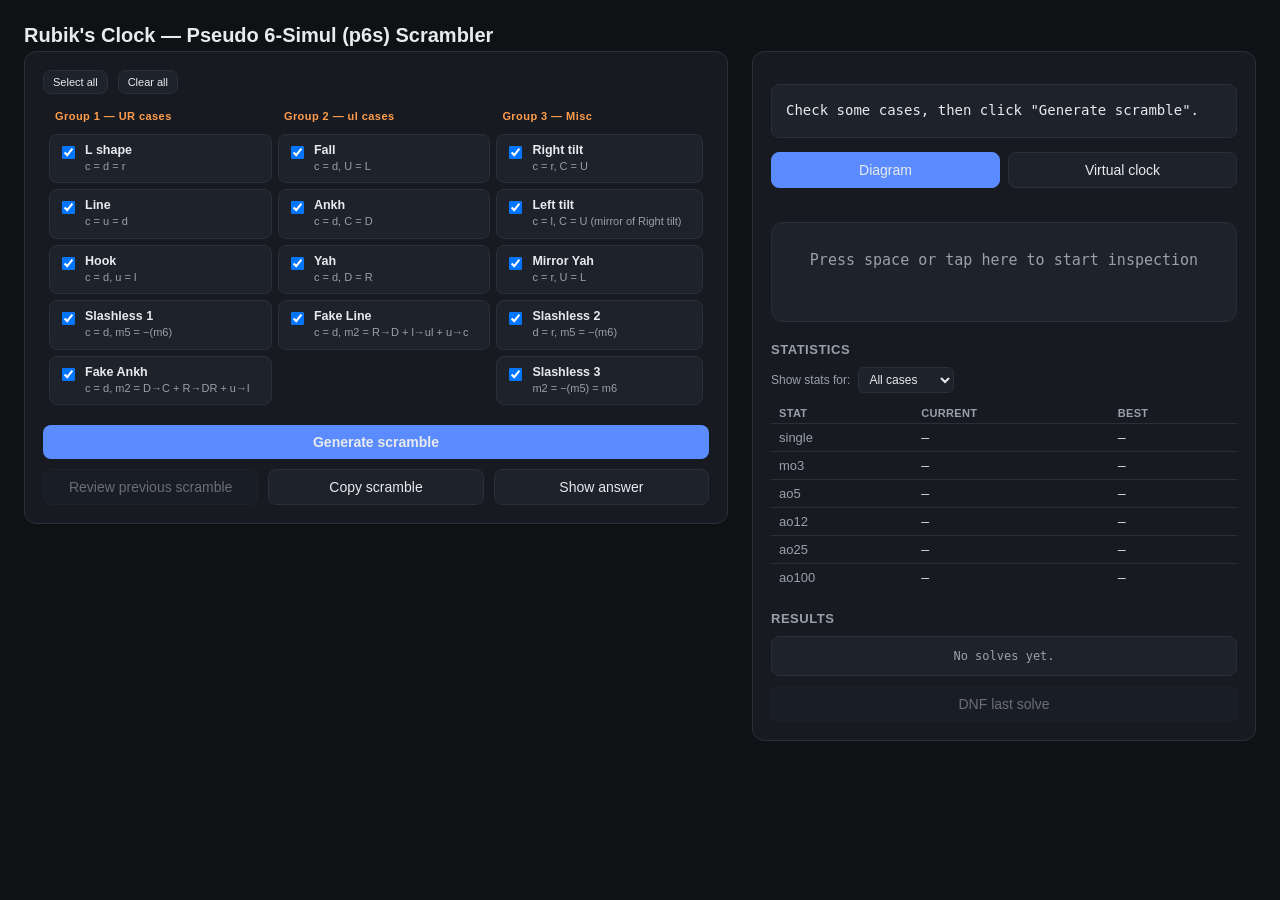
==== commit 6b8619c7: "Stats Update" ====
--- a/p6s_trainer.html
+++ b/p6s_trainer.html
@@ -103,6 +103,11 @@
   .results-list .result-num{color:var(--dim); margin-right:10px;}
   .results-list .penalty-tag{color:var(--accent2); margin-left:6px; font-size:11px;}
   .results-empty{color:var(--dim); font-size:12px; padding:12px; text-align:center;}
+  .stats-filter-row{display:flex; align-items:center; gap:8px; margin-bottom:10px; font-size:12px; color:var(--dim);}
+  .stats-filter-row select{background:var(--panel2); color:var(--text); border:1px solid var(--border); border-radius:6px; padding:4px 6px; font-size:12px;}
+  .results-list .result-row{align-items:center;}
+  .results-list .case-label{color:var(--dim); font-size:11.5px;}
+  .results-list .case-select{background:var(--panel2); color:var(--dim); border:1px solid var(--border); border-radius:5px; padding:2px 4px; font-size:11px; max-width:130px;}
 </style>
 </head>
 <body>
@@ -159,6 +164,10 @@
 
     <div class="stats-panel">
       <h3>Statistics</h3>
+      <div class="stats-filter-row">
+        <label for="statsFilterSelect">Show stats for:</label>
+        <select id="statsFilterSelect"><option value="all">All cases</option></select>
+      </div>
       <table class="stats-table" id="statsTable"></table>
     </div>
 
@@ -580,6 +589,10 @@
 }
 
 function formatSigned(v){ return v >= 7 ? (v - 12) : v; }
+
+function getApplicableCaseNames(state){
+  return ALL_CASES.filter(c => allValidOrientations(state, c).length > 0).map(c => c.name);
+}
 
 // Builds answer HTML for every p6s case that applies to this scramble -- not just the one it was
 // generated for. Some scrambles happen to also satisfy other cases' constraints (e.g. an L-shape
@@ -952,29 +965,31 @@
       timerDisplay.textContent = 'DNF';
       timerDisplay.className = 'timer-display big dnf';
       timerNote.textContent = 'puzzle not solved';
-      recordResult({ value: null, dnf: true, penalty: false, raw: solveMs });
+      recordResult({ value: null, dnf: true, penalty: false, raw: solveMs, caseName: currentResult ? currentResult.caseObj.name : null, alternatives: currentResult ? getApplicableCaseNames(currentResult.state) : [] });
       generateNewScramble();
       return;
     }
 
     const inspectionSec = inspectionMs / 1000;
+    const solveCaseName = currentResult ? currentResult.caseObj.name : null;
+    const solveAlternatives = currentResult ? getApplicableCaseNames(currentResult.state) : [];
 
     if(inspectionSec >= 17){
       timerDisplay.textContent = 'DNF';
       timerDisplay.className = 'timer-display big dnf';
       timerNote.textContent = 'inspection was ' + formatSeconds(inspectionMs,1) + 's (17s or over \u2014 DNF)';
-      recordResult({ value: null, dnf: true, penalty: false, raw: solveMs });
+      recordResult({ value: null, dnf: true, penalty: false, raw: solveMs, caseName: solveCaseName, alternatives: solveAlternatives });
     } else if(inspectionSec >= 15){
       const finalMs = solveMs + 2000;
       timerDisplay.textContent = formatSeconds(finalMs, 2) + '+';
       timerDisplay.className = 'timer-display big';
       timerNote.textContent = '+2s penalty \u2014 inspection was ' + formatSeconds(inspectionMs,1) + 's (15\u201317s)';
-      recordResult({ value: finalMs, dnf: false, penalty: true, raw: solveMs });
+      recordResult({ value: finalMs, dnf: false, penalty: true, raw: solveMs, caseName: solveCaseName, alternatives: solveAlternatives });
     } else {
       timerDisplay.textContent = formatSeconds(solveMs, 2);
       timerDisplay.className = 'timer-display big';
       timerNote.textContent = 'inspection was ' + formatSeconds(inspectionMs,1) + 's \u2014 no penalty';
-      recordResult({ value: solveMs, dnf: false, penalty: false, raw: solveMs });
+      recordResult({ value: solveMs, dnf: false, penalty: false, raw: solveMs, caseName: solveCaseName, alternatives: solveAlternatives });
     }
 
     generateNewScramble();
@@ -1006,28 +1021,28 @@
   return sum / trimmed.length;
 }
 
-function currentStat(windowSize, trimEachSide){
-  if(solveResults.length < windowSize) return null;
-  return trimmedAvgOf(solveResults.slice(-windowSize), trimEachSide);
-}
-
-function bestStat(windowSize, trimEachSide){
+function currentStat(results, windowSize, trimEachSide){
+  if(results.length < windowSize) return null;
+  return trimmedAvgOf(results.slice(-windowSize), trimEachSide);
+}
+
+function bestStat(results, windowSize, trimEachSide){
   let best = null;
-  for(let i=0; i+windowSize<=solveResults.length; i++){
-    const val = trimmedAvgOf(solveResults.slice(i, i+windowSize), trimEachSide);
+  for(let i=0; i+windowSize<=results.length; i++){
+    const val = trimmedAvgOf(results.slice(i, i+windowSize), trimEachSide);
     if(val !== 'DNF' && (best===null || val < best)) best = val;
   }
   return best;
 }
 
-function currentSingle(){
-  if(solveResults.length===0) return null;
-  const last = solveResults[solveResults.length-1];
+function currentSingle(results){
+  if(results.length===0) return null;
+  const last = results[results.length-1];
   return last.dnf ? 'DNF' : last.value;
 }
-function bestSingle(){
+function bestSingle(results){
   let best = null;
-  for(const r of solveResults) if(!r.dnf && (best===null || r.value < best)) best = r.value;
+  for(const r of results) if(!r.dnf && (best===null || r.value < best)) best = r.value;
   return best;
 }
 
@@ -1048,13 +1063,33 @@
 
 const statsTable = document.getElementById('statsTable');
 const resultsList = document.getElementById('resultsList');
+let statsFilterCase = 'all'; // 'all' or a specific case name
+
+(function populateStatsFilterOptions(){
+  const sel = document.getElementById('statsFilterSelect');
+  if(!sel) return;
+  for(const group of CASE_GROUPS){
+    for(const c of group.cases){
+      const opt = document.createElement('option');
+      opt.value = c.name;
+      opt.textContent = c.name;
+      sel.appendChild(opt);
+    }
+  }
+})();
+
+function getFilteredResults(){
+  if(statsFilterCase === 'all') return solveResults;
+  return solveResults.filter(r => r.caseName === statsFilterCase);
+}
 
 function renderStats(){
+  const filtered = getFilteredResults();
   let html = '<tr><th>stat</th><th>current</th><th>best</th></tr>';
   for(const def of STAT_DEFS){
     let cur, best;
-    if(def.label === 'single'){ cur = currentSingle(); best = bestSingle(); }
-    else { cur = currentStat(def.windowSize, def.trim); best = bestStat(def.windowSize, def.trim); }
+    if(def.label === 'single'){ cur = currentSingle(filtered); best = bestSingle(filtered); }
+    else { cur = currentStat(filtered, def.windowSize, def.trim); best = bestStat(filtered, def.windowSize, def.trim); }
     html += `<tr><td class="label">${def.label}</td><td>${fmtStat(cur)}</td><td>${fmtStat(best)}</td></tr>`;
   }
   statsTable.innerHTML = html;
@@ -1069,15 +1104,35 @@
   for(let i = solveResults.length - 1; i >= 0; i--){
     const r = solveResults[i];
     const num = i + 1;
+    let caseHtml;
+    if(r.alternatives && r.alternatives.length > 1){
+      const opts = r.alternatives.map(name => `<option value="${name}"${name===r.caseName?' selected':''}>${name}</option>`).join('');
+      caseHtml = `<select class="case-select" data-idx="${i}">${opts}</select>`;
+    } else {
+      caseHtml = `<span class="case-label">${r.caseName || ''}</span>`;
+    }
     if(r.dnf){
-      html += `<div class="result-row dnf"><span><span class="result-num">${num}.</span>DNF</span><span></span></div>`;
+      html += `<div class="result-row dnf"><span><span class="result-num">${num}.</span>DNF</span>${caseHtml}</div>`;
     } else {
       const penaltyTag = r.penalty ? '<span class="penalty-tag">+2</span>' : '';
-      html += `<div class="result-row"><span><span class="result-num">${num}.</span>${(r.value/1000).toFixed(2)}${penaltyTag}</span><span></span></div>`;
+      html += `<div class="result-row"><span><span class="result-num">${num}.</span>${(r.value/1000).toFixed(2)}${penaltyTag}</span>${caseHtml}</div>`;
     }
   }
   resultsList.innerHTML = html;
 }
+
+safeListen(resultsList, 'change', (e) => {
+  if(e.target && e.target.classList.contains('case-select')){
+    const idx = parseInt(e.target.getAttribute('data-idx'), 10);
+    solveResults[idx].caseName = e.target.value;
+    renderStats();
+  }
+});
+
+safeListen('statsFilterSelect', 'change', (e) => {
+  statsFilterCase = e.target.value;
+  renderStats();
+});
 
 function recordResult(result){
   solveResults.push(result);
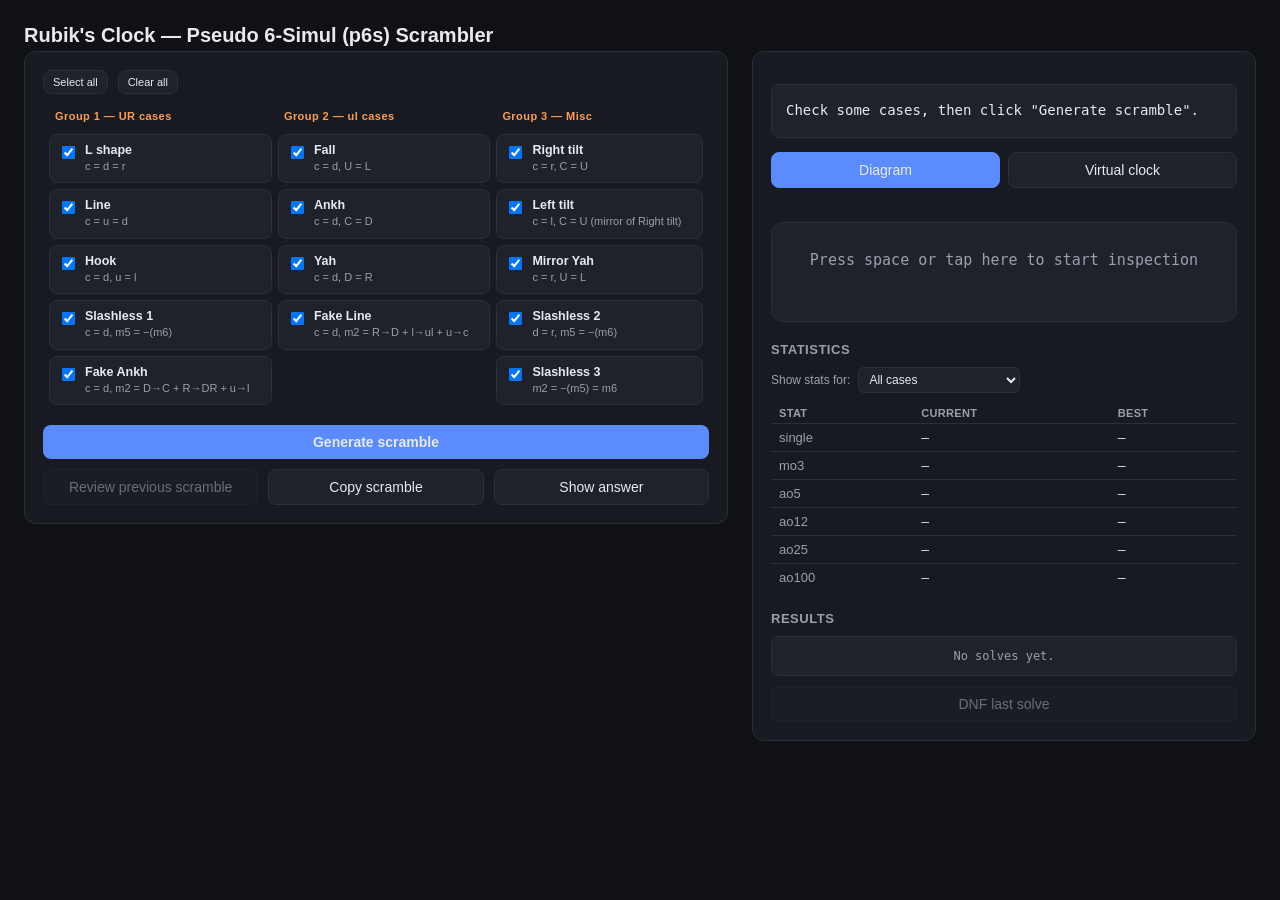
==== commit e068f4c9: "ticks, aggregation stats, and single case display - 11 other ticks on the virtual clock - stats agg" ====
--- a/p6s_trainer.html
+++ b/p6s_trainer.html
@@ -74,6 +74,7 @@
   .vc-hand{position:absolute; left:50%; top:50%; width:3px; height:34px; background:var(--accent); transform-origin:50% 100%; margin-left:-1.5px; margin-top:-34px; border-radius:2px; pointer-events:none;}
   .vc-center-dot{position:absolute; left:50%; top:50%; width:5px; height:5px; margin-left:-2.5px; margin-top:-2.5px; border-radius:50%; background:var(--accent2); pointer-events:none;}
   .vc-marker{position:absolute; width:6px; height:6px; margin-left:-3px; margin-top:-3px; border-radius:50%; background:#e05a5a; pointer-events:none;}
+  .vc-tick{position:absolute; width:3px; height:3px; margin-left:-1.5px; margin-top:-1.5px; border-radius:50%; background:#e8eaed; opacity:.55; pointer-events:none;}
   .vc-pin{position:absolute; width:20px; height:20px; border-radius:50%; transform:translate(-50%,-50%); background:var(--panel2); border:2px solid var(--border); cursor:pointer; z-index:2; box-shadow:0 0 0 3px var(--panel);}
   .vc-pin.up{background:var(--good); border-color:var(--good);}
   .vc-hint{font-size:11.5px; color:var(--dim); margin-top:12px; text-align:center;}
@@ -812,7 +813,14 @@
     const marker = document.createElement('div');
     marker.className = 'vc-marker';
     cell.appendChild(marker);
-    vcCells[gridLabel] = { cellEl: cell, handEl: hand, markerEl: marker };
+    const tickEls = [];
+    for(let i = 0; i < 11; i++){
+      const tick = document.createElement('div');
+      tick.className = 'vc-tick';
+      cell.appendChild(tick);
+      tickEls.push(tick);
+    }
+    vcCells[gridLabel] = { cellEl: cell, handEl: hand, markerEl: marker, tickEls };
     if(VC_CORNERS.includes(gridLabel)) attachDrag(cell, gridLabel);
     vcGridEl.appendChild(cell);
   }
@@ -857,6 +865,11 @@
     const markerRadius = 36;
     cellInfo.markerEl.style.left = (42 + markerRadius * Math.sin(rad)) + 'px';
     cellInfo.markerEl.style.top = (42 - markerRadius * Math.cos(rad)) + 'px';
+    for(let i = 0; i < 11; i++){
+      const tickRad = (faceAngle + (i+1)*30) * Math.PI / 180;
+      cellInfo.tickEls[i].style.left = (42 + markerRadius * Math.sin(tickRad)) + 'px';
+      cellInfo.tickEls[i].style.top = (42 - markerRadius * Math.cos(tickRad)) + 'px';
+    }
   }
   // A pin's mechanical state is fixed (which side it engages), but its VISUAL up/down badge is
   // relative to the side currently being viewed: a front-engaging pin looks "up" when viewing the
@@ -1063,23 +1076,44 @@
 
 const statsTable = document.getElementById('statsTable');
 const resultsList = document.getElementById('resultsList');
-let statsFilterCase = 'all'; // 'all' or a specific case name
+let statsFilterCase = 'all'; // 'all', 'group:<title>', or a specific case name
 
 (function populateStatsFilterOptions(){
   const sel = document.getElementById('statsFilterSelect');
   if(!sel) return;
+
+  const groupOptGroup = document.createElement('optgroup');
+  groupOptGroup.label = 'Aggregate by group';
+  for(const group of CASE_GROUPS){
+    const opt = document.createElement('option');
+    opt.value = 'group:' + group.title;
+    opt.textContent = group.title;
+    groupOptGroup.appendChild(opt);
+  }
+  sel.appendChild(groupOptGroup);
+
+  const caseOptGroup = document.createElement('optgroup');
+  caseOptGroup.label = 'Individual cases';
   for(const group of CASE_GROUPS){
     for(const c of group.cases){
       const opt = document.createElement('option');
       opt.value = c.name;
       opt.textContent = c.name;
-      sel.appendChild(opt);
+      caseOptGroup.appendChild(opt);
     }
   }
+  sel.appendChild(caseOptGroup);
 })();
 
 function getFilteredResults(){
   if(statsFilterCase === 'all') return solveResults;
+  if(statsFilterCase.startsWith('group:')){
+    const groupTitle = statsFilterCase.slice('group:'.length);
+    const group = CASE_GROUPS.find(g => g.title === groupTitle);
+    if(!group) return [];
+    const namesInGroup = new Set(group.cases.map(c => c.name));
+    return solveResults.filter(r => namesInGroup.has(r.caseName));
+  }
   return solveResults.filter(r => r.caseName === statsFilterCase);
 }
 
